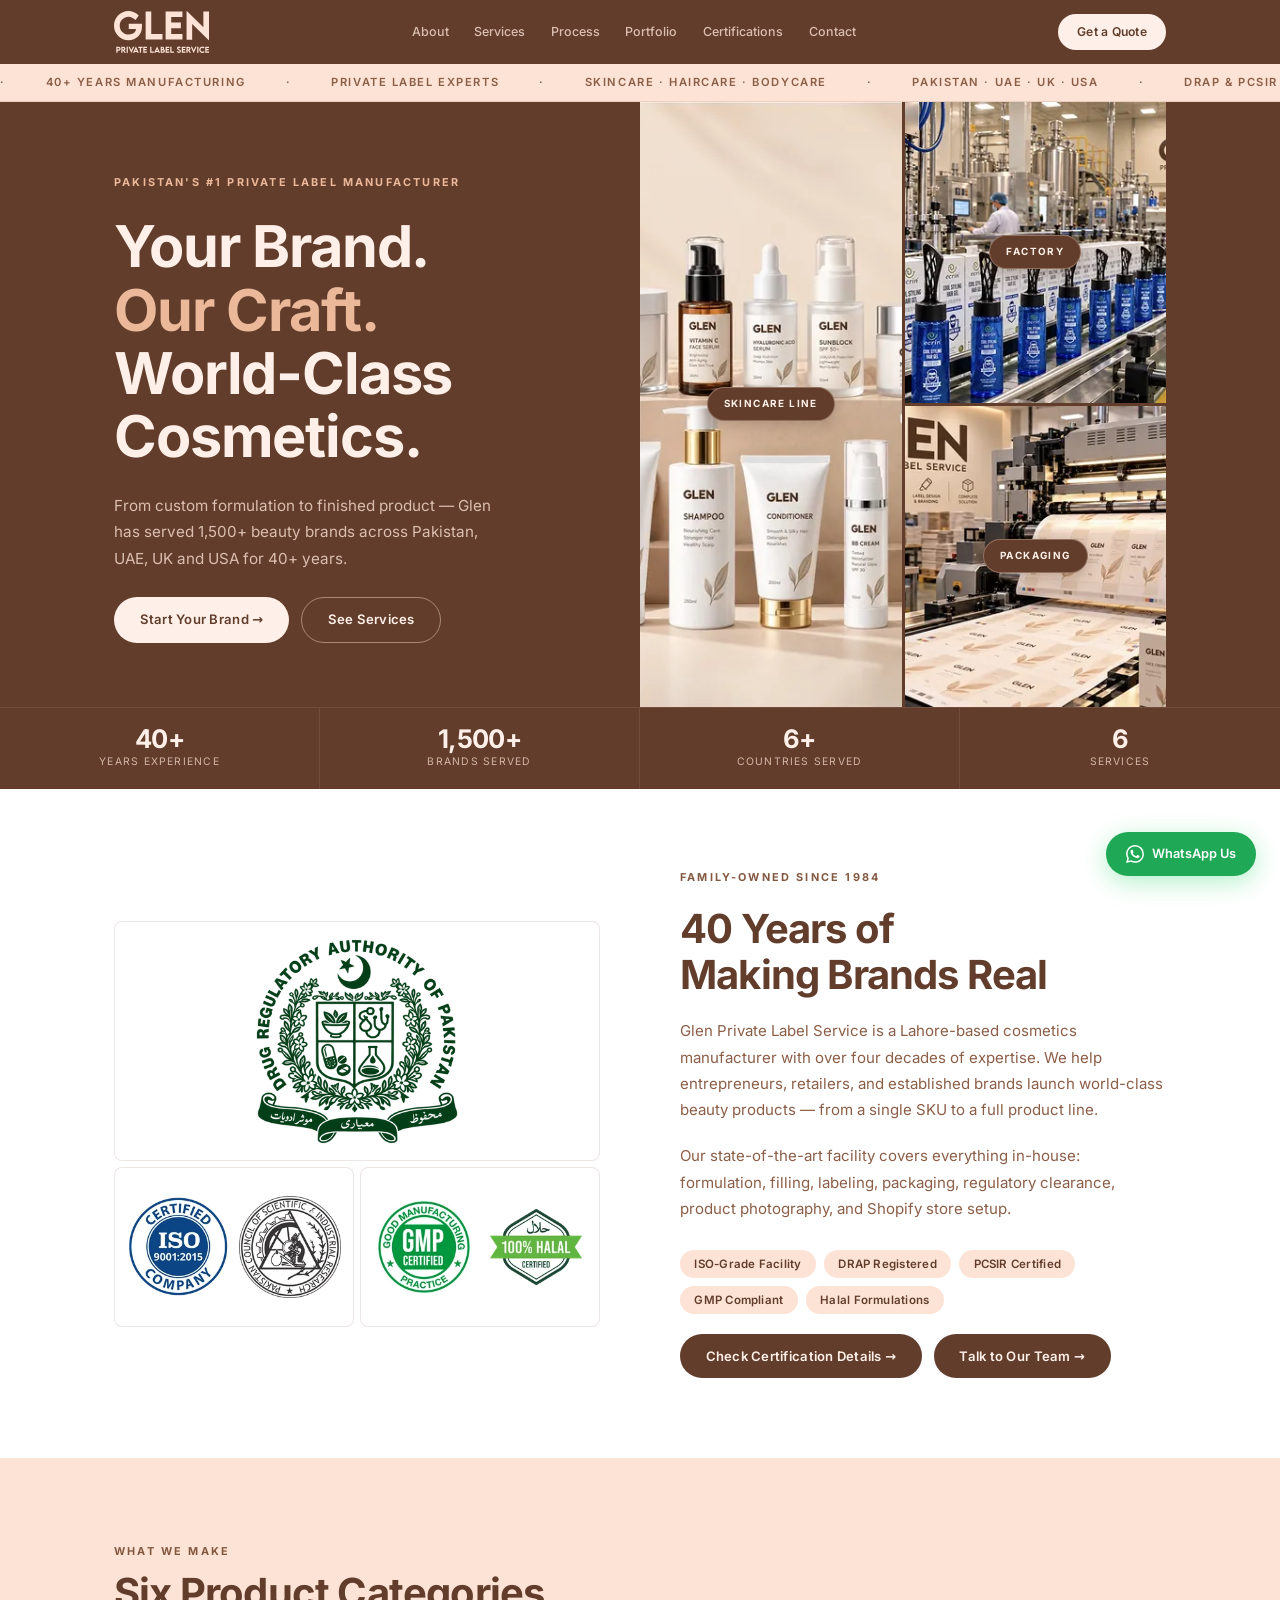
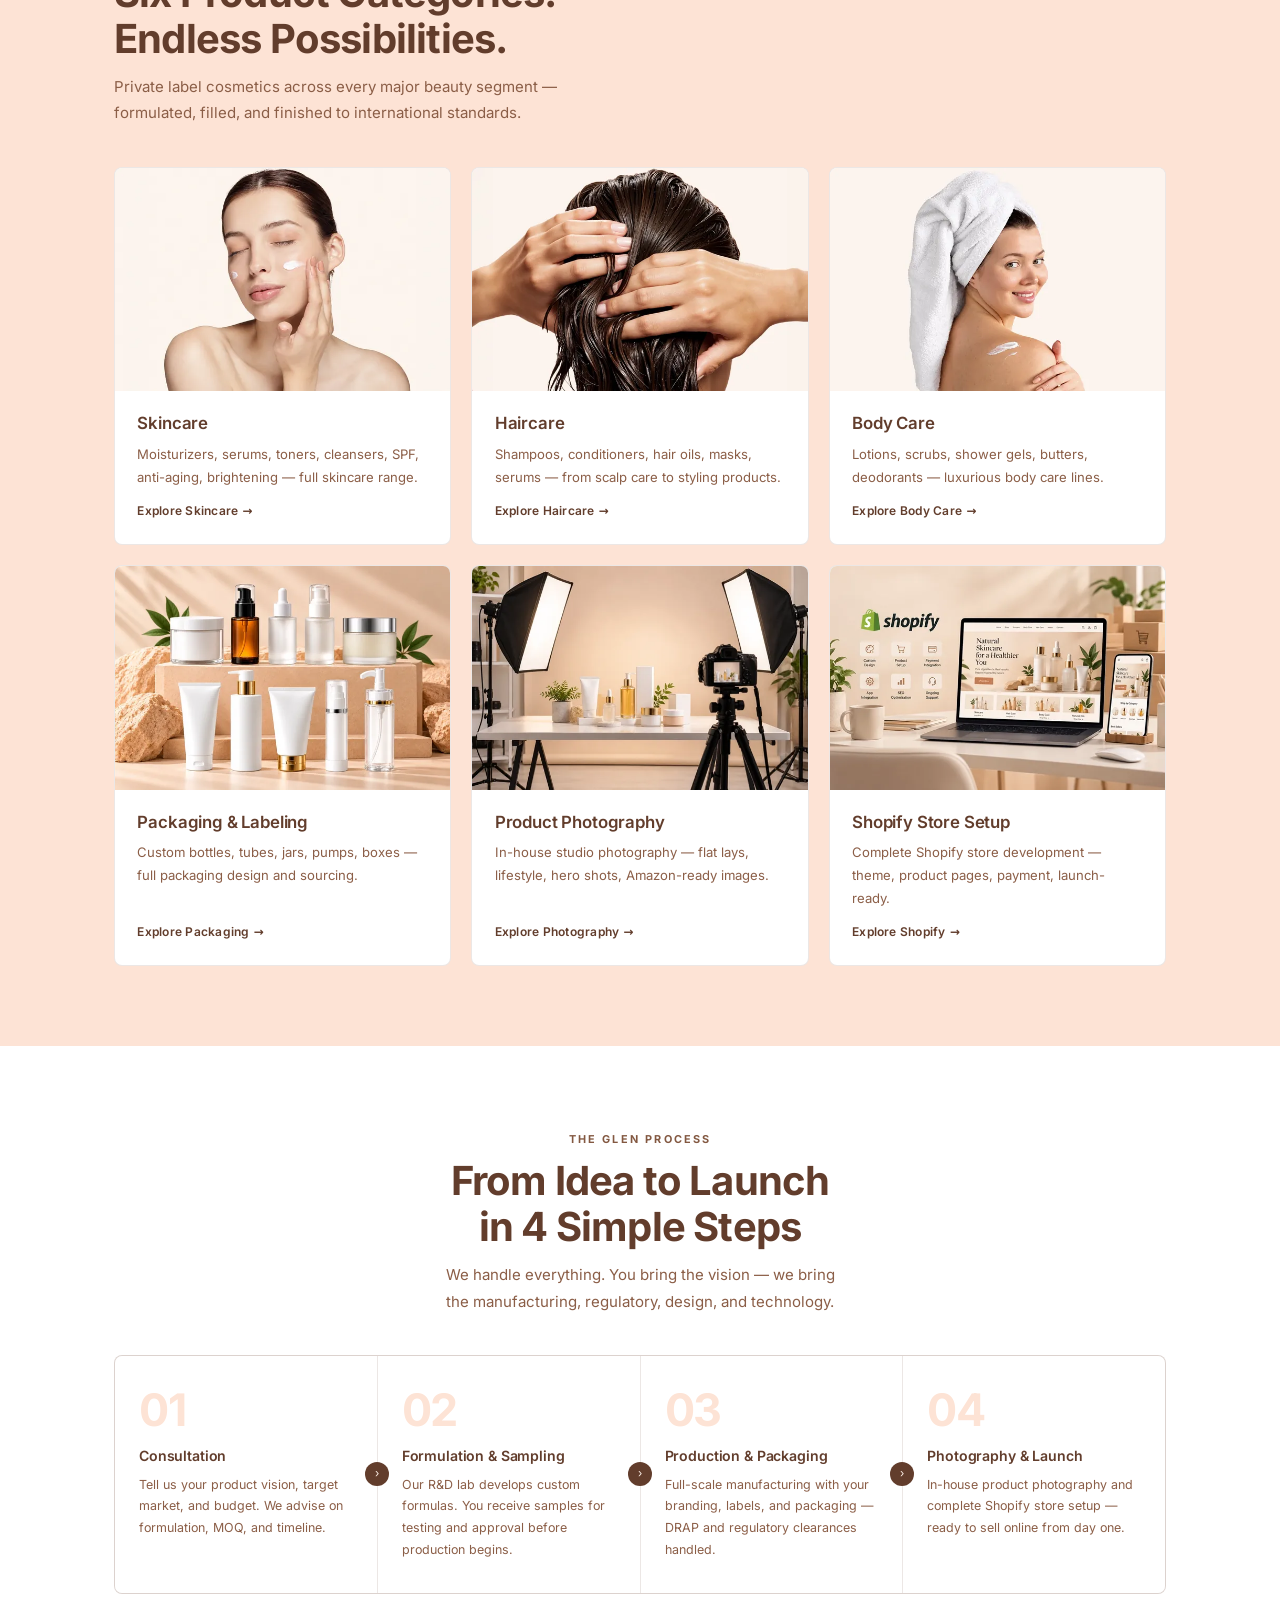
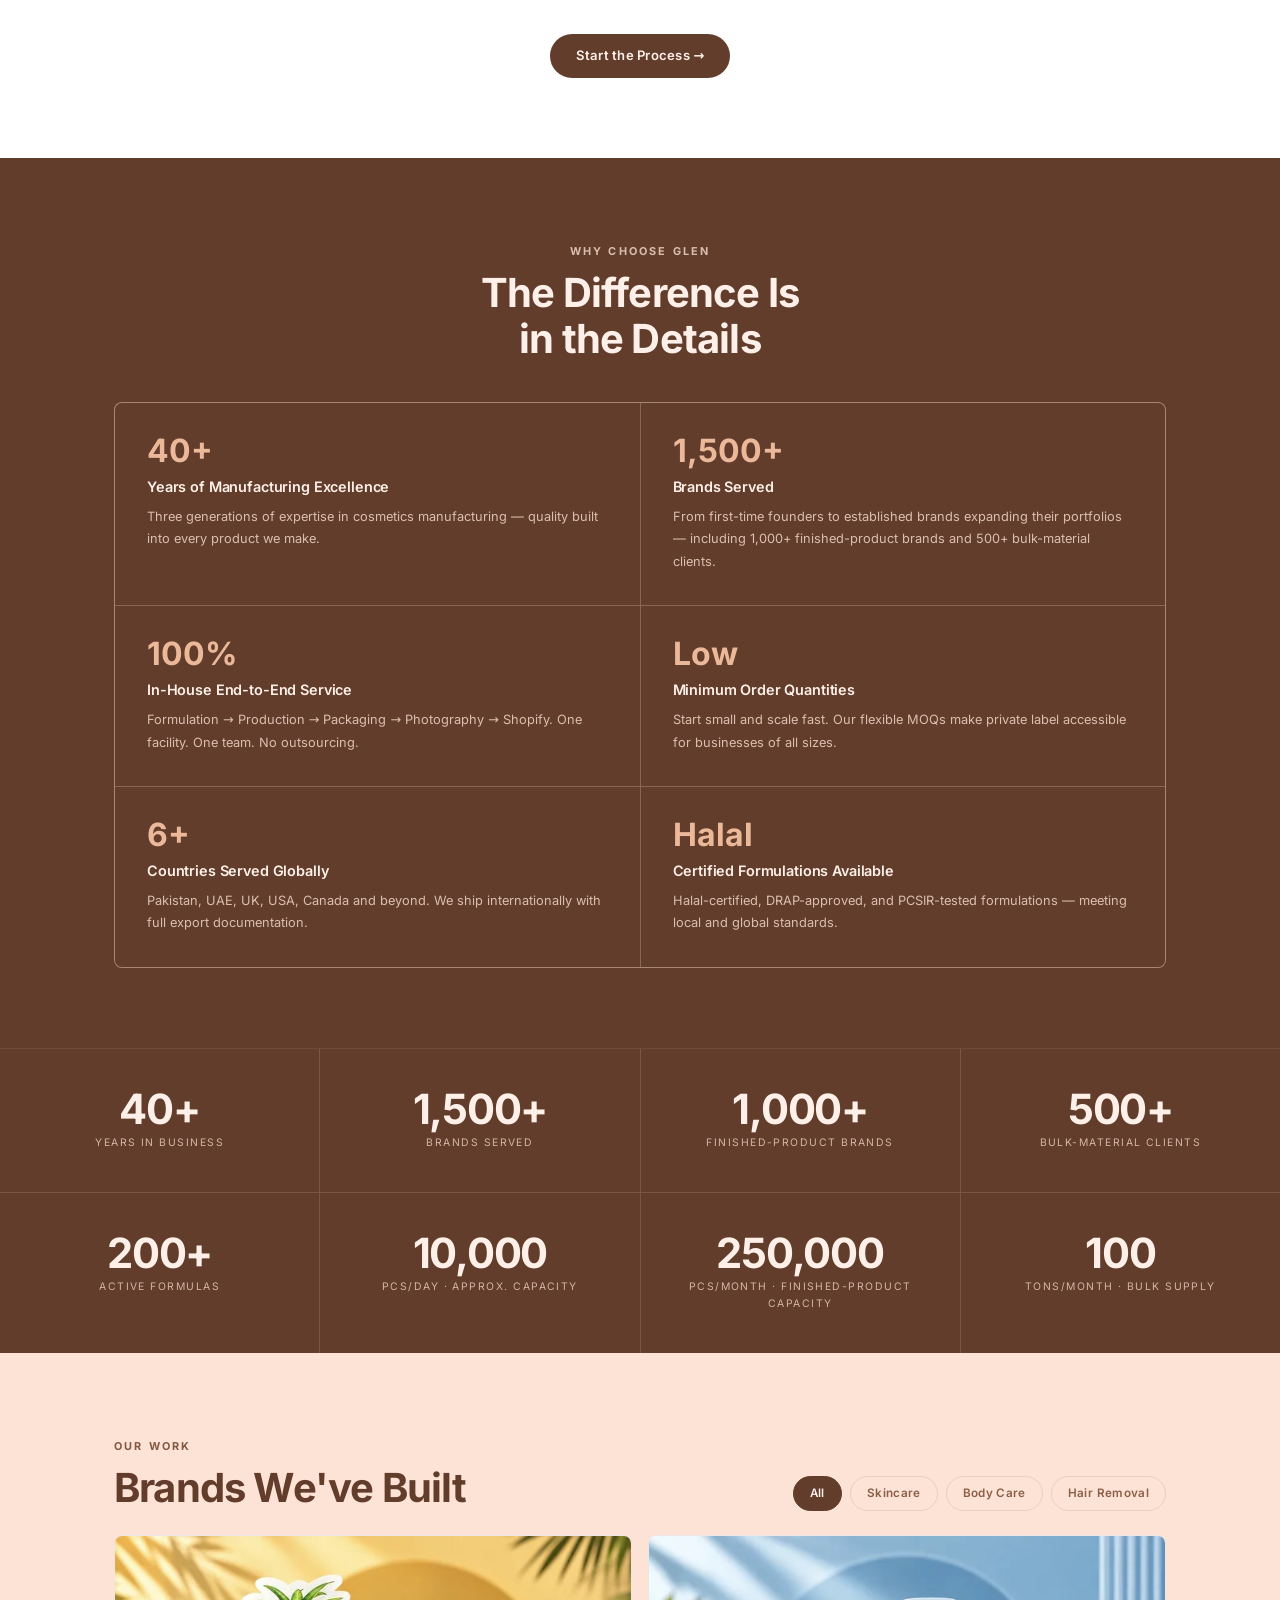
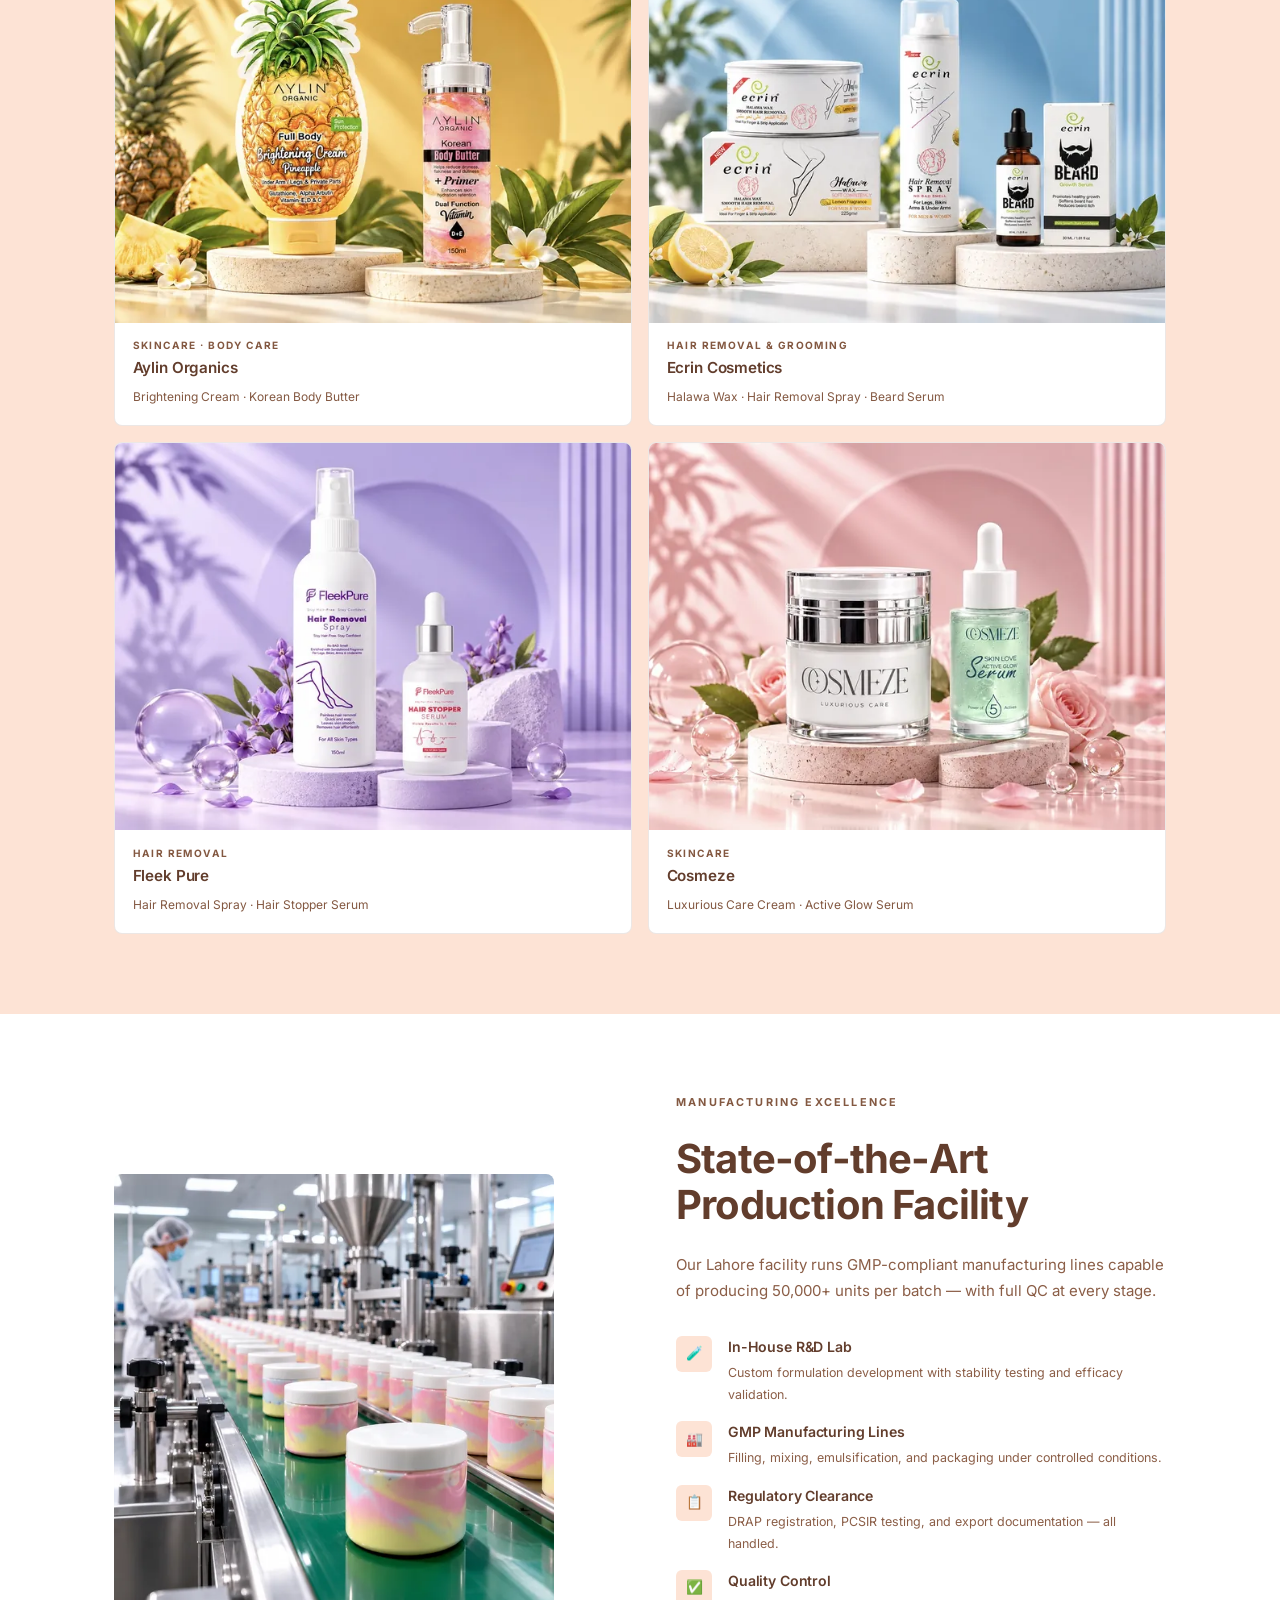
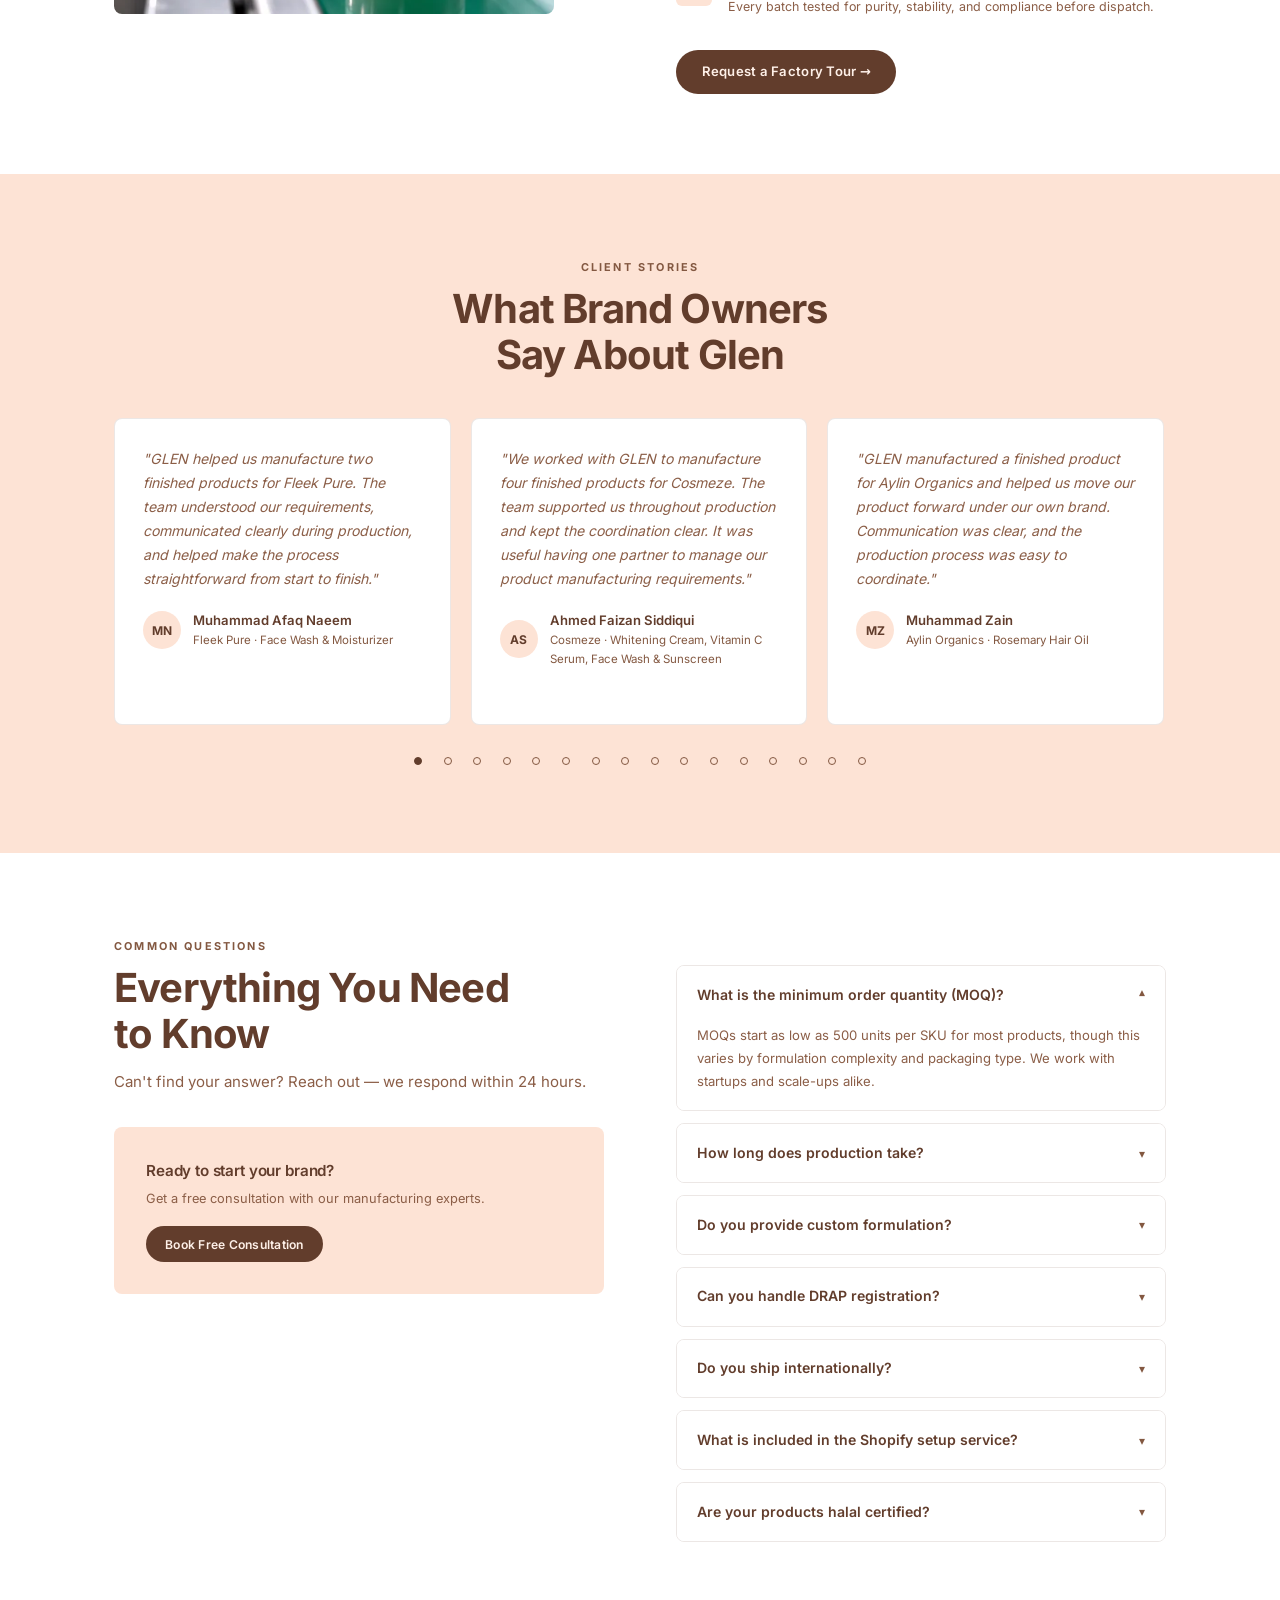
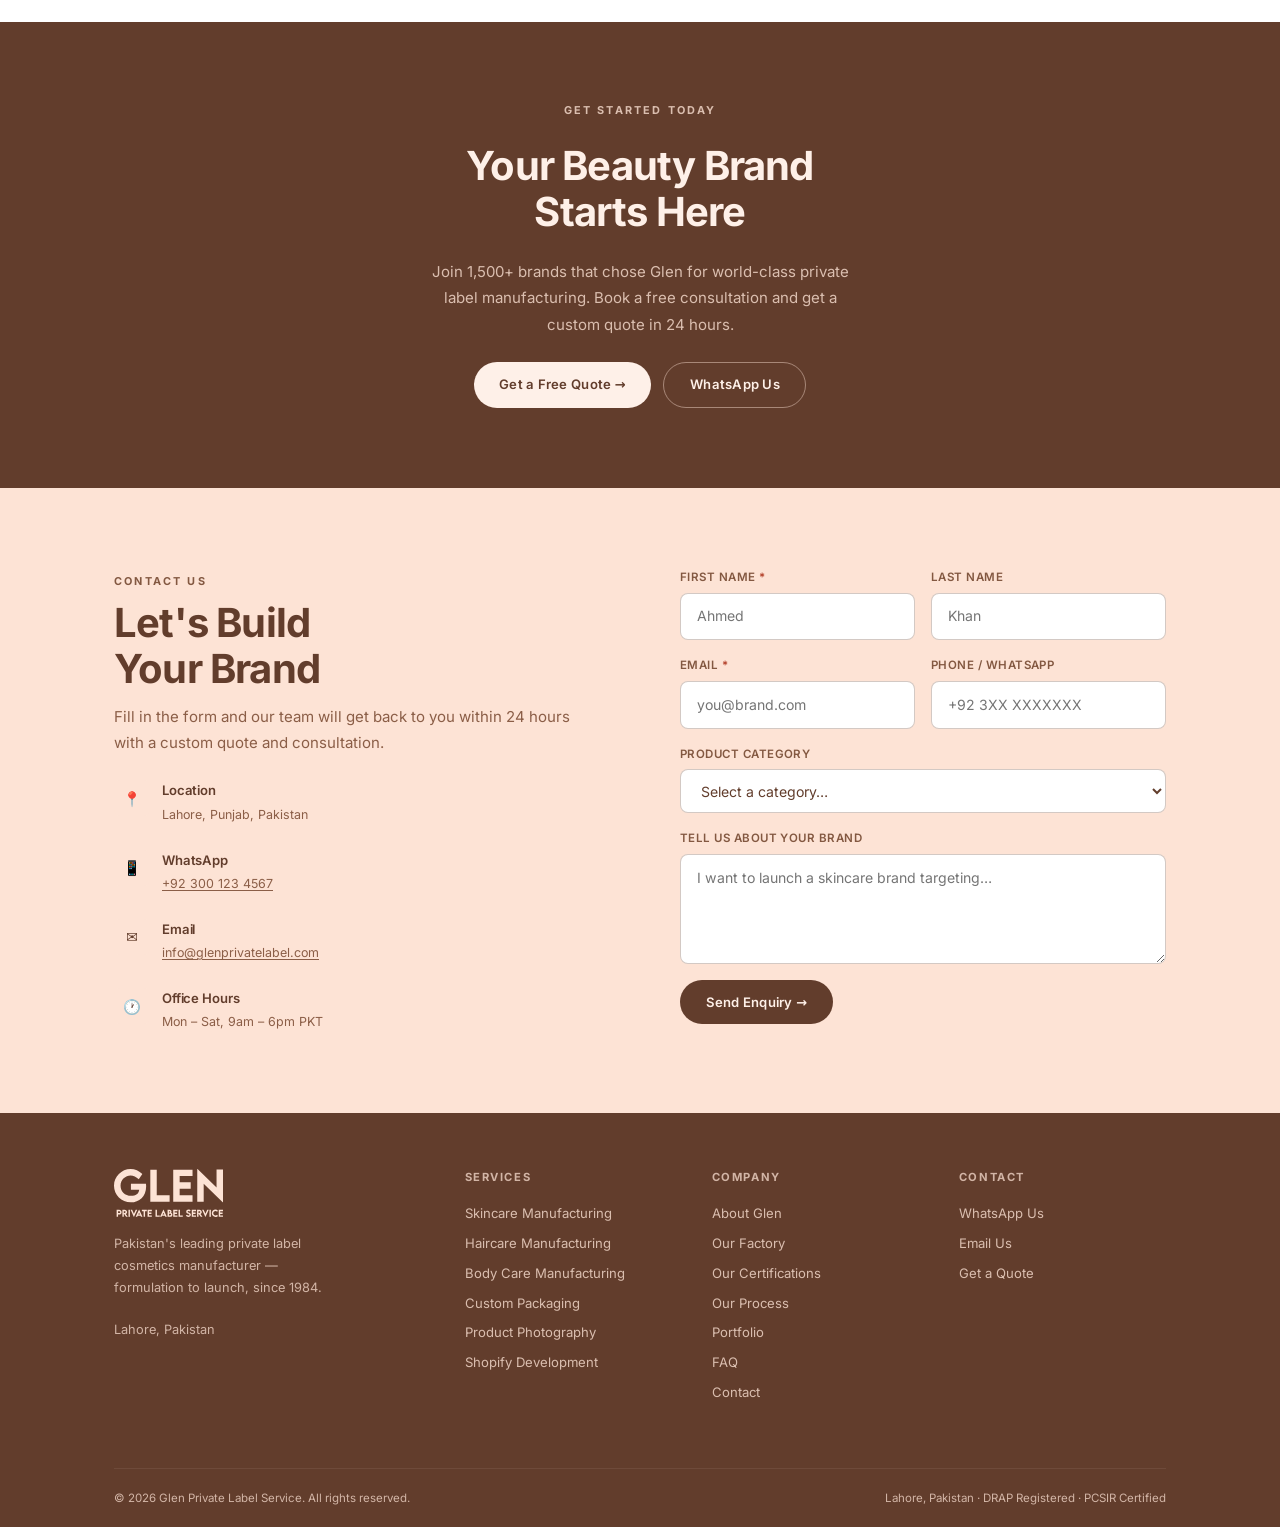
==== index.html @ 05b9086d "first commit" ====
<!DOCTYPE html>
<html lang="en">
<head>
<meta charset="UTF-8">
<meta name="viewport" content="width=device-width, initial-scale=1.0, viewport-fit=cover">
<title>Glen Private Label Service | Cosmetics Manufacturer in Lahore, Pakistan</title>
<meta name="description" content="Lahore-based private label cosmetics manufacturer. Custom formulation, skincare, haircare, body care, packaging, photography and Shopify store setup.">
<meta name="theme-color" content="#623D2C">

<!-- TODO before launch: confirm this is the live domain (assumed from the email address). It appears here, in the JSON-LD below, and in robots.txt / sitemap.xml. -->
<link rel="canonical" href="https://glenprivatelabel.com/">

<!-- Social previews -->
<meta property="og:type" content="website">
<meta property="og:site_name" content="Glen Private Label Service">
<meta property="og:title" content="Glen Private Label Service | Cosmetics Manufacturer in Lahore">
<meta property="og:description" content="From custom formulation to finished product. Private label skincare, haircare and body care, with packaging, photography and Shopify setup.">
<meta property="og:url" content="https://glenprivatelabel.com/">
<meta property="og:image" content="https://glenprivatelabel.com/assets/img/og-image.jpg">
<meta property="og:image:width" content="1200">
<meta property="og:image:height" content="630">
<meta name="twitter:card" content="summary_large_image">

<!-- Icons -->
<link rel="icon" href="favicon.ico" sizes="48x48">
<link rel="icon" type="image/png" sizes="32x32" href="assets/img/favicon-32.png">
<link rel="apple-touch-icon" href="assets/img/apple-touch-icon.png">

<link rel="preload" href="assets/fonts/inter-latin-var.woff2" as="font" type="font/woff2" crossorigin>
<link rel="stylesheet" href="assets/css/style.css">
<script>document.documentElement.classList.add('js')</script>

<script type="application/ld+json">
{
  "@context": "https://schema.org",
  "@type": "Organization",
  "name": "Glen Private Label Service",
  "url": "https://glenprivatelabel.com/",
  "logo": "https://glenprivatelabel.com/assets/img/icon-512.png",
  "image": "https://glenprivatelabel.com/assets/img/og-image.jpg",
  "description": "Private label cosmetics manufacturer in Lahore, Pakistan: custom formulation, skincare, haircare, body care, packaging, product photography and Shopify store setup.",
  "email": "info@glenprivatelabel.com",
  "telephone": "+923001234567",
  "address": {
    "@type": "PostalAddress",
    "addressLocality": "Lahore",
    "addressRegion": "Punjab",
    "addressCountry": "PK"
  }
}
</script>
</head>
<body id="top">
<a class="skip" href="#main">Skip to content</a>

<!-- ═══════ 01  NAV ═══════ -->
<header>
<nav id="nav" aria-label="Main">
  <div class="nav-in">
    <a href="#top" class="logo" aria-label="Glen Private Label Service, back to top">
      <img src="assets/img/logo-light.svg" alt="Glen Private Label Service" width="95" height="42">
    </a>
    <div class="nav-links">
      <a href="#about">About</a>
      <a href="#services">Services</a>
      <a href="#process">Process</a>
      <a href="#portfolio">Portfolio</a>
      <a href="certifications/">Certifications</a>
      <a href="#contact">Contact</a>
    </div>
    <a href="#contact" class="btn btn-light btn-sm nav-cta">Get a Quote</a>
    <button class="ham" id="ham" type="button" aria-label="Open menu" aria-expanded="false" aria-controls="mmenu">
      <span></span><span></span><span></span>
    </button>
  </div>
</nav>
<div id="mmenu">
  <a href="#about">About</a>
  <a href="#services">Services</a>
  <a href="#process">Process</a>
  <a href="#portfolio">Portfolio</a>
  <a href="certifications/">Certifications</a>
  <a href="#faq">FAQ</a>
  <a href="#contact">Contact</a>
  <a href="#contact" class="btn btn-light">Get a Quote</a>
</div>
</header>

<main id="main">

<!-- ═══════ 02  TICKER / TRUST BAR ═══════ -->
<div class="ticker" aria-label="Highlights">
  <div class="tick-wrap">
    <div class="tick-track">
      <span class="tick-item">40+ Years Manufacturing</span>
      <span class="tick-item">Private Label Experts</span>
      <span class="tick-item">Skincare · Haircare · Bodycare</span>
      <span class="tick-item">Pakistan · UAE · UK · USA</span>
      <span class="tick-item">DRAP &amp; PCSIR Support</span>
      <span class="tick-item">Custom Formulation</span>
      <span class="tick-item">In-House Photography</span>
      <span class="tick-item">Shopify Development</span>
      <span class="tick-item">End-to-End Brand Building</span>
      <span class="tick-item">Lahore, Pakistan</span>
    </div>
    <div class="tick-track" aria-hidden="true">
      <span class="tick-item">40+ Years Manufacturing</span>
      <span class="tick-item">Private Label Experts</span>
      <span class="tick-item">Skincare · Haircare · Bodycare</span>
      <span class="tick-item">Pakistan · UAE · UK · USA</span>
      <span class="tick-item">DRAP &amp; PCSIR Support</span>
      <span class="tick-item">Custom Formulation</span>
      <span class="tick-item">In-House Photography</span>
      <span class="tick-item">Shopify Development</span>
      <span class="tick-item">End-to-End Brand Building</span>
      <span class="tick-item">Lahore, Pakistan</span>
    </div>
  </div>
</div>

<!-- ═══════ 03  HERO ═══════ -->
<section id="hero" aria-labelledby="hero-h">
  <div class="wrap">
    <div class="hero-in">
      <div class="hero-copy rev">
        <span class="label">Pakistan's #1 Private Label Manufacturer</span>
        <h1 id="hero-h">Your Brand.<br><em>Our Craft.</em><br>World-Class Cosmetics.</h1>
        <p>From custom formulation to finished product — Glen has served 1,500+ beauty brands across Pakistan, UAE, UK and USA for 40+ years.</p>
        <div class="hero-btns">
          <a href="#contact" class="btn btn-light">Start Your Brand →</a>
          <a href="#services" class="btn btn-light-ghost">See Services</a>
        </div>
      </div>
      <!-- Hero photos (6 Nov): the client's supplied hero-* images; client chose to embrace AI-generated imagery.
           Each tile opens its own page. The chip stays visible at rest so labels are readable on photos (per the brief's note). -->
      <div class="hero-vis">
        <a class="hv hv-main" href="skincare-line/"><img src="assets/img/hero-skincare-480.webp" srcset="assets/img/hero-skincare-480.webp 480w, assets/img/hero-skincare.webp 900w" sizes="(max-width:800px) 50vw, 260px" width="900" height="1200" alt="Glen-branded skincare range" decoding="async" fetchpriority="high"><span class="hv-fill"><span class="hv-chip">Skincare Line <span aria-hidden="true">→</span></span></span></a>
        <a class="hv hv-a" href="factory/"><img src="assets/img/hero-factory-480.webp" srcset="assets/img/hero-factory-480.webp 480w, assets/img/hero-factory.webp 900w" sizes="(max-width:800px) 50vw, 260px" width="900" height="600" alt="Technicians supervising a bottle-filling line in the Glen production hall" decoding="async"><span class="hv-fill"><span class="hv-chip">Factory <span aria-hidden="true">→</span></span></span></a>
        <a class="hv hv-b" href="packaging/"><img src="assets/img/hero-packaging-480.webp" srcset="assets/img/hero-packaging-480.webp 480w, assets/img/hero-packaging.webp 900w" sizes="(max-width:800px) 50vw, 260px" width="900" height="600" alt="Label printing press producing Glen-branded packaging" decoding="async"><span class="hv-fill"><span class="hv-chip">Packaging <span aria-hidden="true">→</span></span></span></a>
      </div>
    </div>
  </div>
  <div class="hero-bar">
    <div class="hbar-cell"><div class="hbar-n" data-count="40">40+</div><div class="hbar-l">Years Experience</div></div>
    <div class="hbar-cell"><div class="hbar-n" data-count="1500">1,500+</div><div class="hbar-l">Brands Served</div></div>
    <div class="hbar-cell"><div class="hbar-n">6+</div><div class="hbar-l">Countries Served</div></div>
    <div class="hbar-cell"><div class="hbar-n">6</div><div class="hbar-l">Services</div></div>
  </div>
</section>

<!-- ═══════ 04  ABOUT ═══════ -->
<section id="about" class="section s-white" aria-labelledby="about-h">
  <div class="wrap">
    <div class="about-in">
      <!-- Certification collage (client request, 31 Oct): the mockup's placeholder boxes now display the supplied certification badges. DRAP in the wide box, two badges in each lower box. The matching scans/numbers are still to be collected (client-data-requests.md §C.2) before launch. -->
      <div class="about-vis rev">
        <div class="av av-wide"><img src="assets/img/cert-drap.webp" alt="Drug Regulatory Authority of Pakistan emblem" width="480" height="320" loading="lazy" decoding="async"></div>
        <div class="av av-pair"><img src="assets/img/cert-iso-9001.webp" alt="ISO 9001:2015 certified company badge" width="164" height="160" loading="lazy" decoding="async"><img src="assets/img/cert-pcsir.webp" alt="Pakistan Council of Scientific and Industrial Research seal" width="160" height="160" loading="lazy" decoding="async"></div>
        <div class="av av-pair"><img src="assets/img/cert-gmp.webp" alt="Good Manufacturing Practice certified badge" width="160" height="160" loading="lazy" decoding="async"><img src="assets/img/cert-halal.webp" alt="100% Halal certified badge" width="160" height="160" loading="lazy" decoding="async"></div>
      </div>
      <div class="about-copy rev">
        <span class="label">Family-Owned Since 1984</span>
        <h2 id="about-h">40 Years of<br>Making Brands Real</h2>
        <p>Glen Private Label Service is a Lahore-based cosmetics manufacturer with over four decades of expertise. We help entrepreneurs, retailers, and established brands launch world-class beauty products — from a single SKU to a full product line.</p>
        <p>Our state-of-the-art facility covers everything in-house: formulation, filling, labeling, packaging, regulatory clearance, product photography, and Shopify store setup.</p>
        <div class="tag-row">
          <span class="tag">ISO-Grade Facility</span>
          <span class="tag">DRAP Registered</span>
          <span class="tag">PCSIR Certified</span>
          <span class="tag">GMP Compliant</span>
          <span class="tag">Halal Formulations</span>
        </div>
        <div class="hero-btns">
          <a href="certifications/" class="btn btn-dark">Check Certification Details →</a>
          <a href="#contact" class="btn btn-dark">Talk to Our Team →</a>
        </div>
      </div>
    </div>
  </div>
</section>

<!-- ═══════ 05  SERVICES ═══════ -->
<section id="services" class="section s-peach" aria-labelledby="services-h">
  <div class="wrap">
    <div class="sec-head rev">
      <span class="label">What We Make</span>
      <h2 id="services-h" class="mt-s">Six Product Categories.<br>Endless Possibilities.</h2>
      <p class="mt-m">Private label cosmetics across every major beauty segment — formulated, filled, and finished to international standards.</p>
    </div>
    <div class="grid-3">
      <article class="card rev" id="svc-skincare">
        <div class="card-img"><img src="assets/img/svc-skincare-640.webp" srcset="assets/img/svc-skincare-640.webp 640w, assets/img/svc-skincare.webp 1200w" sizes="(max-width:560px) 100vw, (max-width:800px) 50vw, 340px" width="1200" height="800" alt="Woman applying moisturiser to her cheek" loading="lazy" decoding="async"></div>
        <div class="card-body">
          <h3>Skincare</h3>
          <p>Moisturizers, serums, toners, cleansers, SPF, anti-aging, brightening — full skincare range.</p>
          <a class="card-link" href="skincare/">Explore Skincare</a>
        </div>
      </article>
      <article class="card rev" id="svc-haircare">
        <div class="card-img"><img src="assets/img/svc-haircare-640.webp" srcset="assets/img/svc-haircare-640.webp 640w, assets/img/svc-haircare.webp 1200w" sizes="(max-width:560px) 100vw, (max-width:800px) 50vw, 340px" width="1200" height="800" alt="Hands working shampoo through wet hair" loading="lazy" decoding="async"></div>
        <div class="card-body">
          <h3>Haircare</h3>
          <p>Shampoos, conditioners, hair oils, masks, serums — from scalp care to styling products.</p>
          <a class="card-link" href="haircare/">Explore Haircare</a>
        </div>
      </article>
      <article class="card rev" id="svc-bodycare">
        <div class="card-img"><img src="assets/img/svc-bodycare-640.webp" srcset="assets/img/svc-bodycare-640.webp 640w, assets/img/svc-bodycare.webp 1200w" sizes="(max-width:560px) 100vw, (max-width:800px) 50vw, 340px" width="1200" height="800" alt="Smiling woman in a head towel with body lotion on her shoulder" loading="lazy" decoding="async"></div>
        <div class="card-body">
          <h3>Body Care</h3>
          <p>Lotions, scrubs, shower gels, butters, deodorants — luxurious body care lines.</p>
          <a class="card-link" href="body-care/">Explore Body Care</a>
        </div>
      </article>
      <article class="card rev" id="svc-packaging">
        <div class="card-img"><img src="assets/img/svc-packaging-640.webp" srcset="assets/img/svc-packaging-640.webp 640w, assets/img/svc-packaging.webp 1200w" sizes="(max-width:560px) 100vw, (max-width:800px) 50vw, 340px" width="1200" height="800" alt="Jars, bottles, pumps and tubes arranged on stone display blocks" loading="lazy" decoding="async"></div>
        <div class="card-body">
          <h3>Packaging &amp; Labeling</h3>
          <p>Custom bottles, tubes, jars, pumps, boxes — full packaging design and sourcing.</p>
          <a class="card-link" href="#contact" data-category="Packaging &amp; Labeling">Explore Packaging</a>
        </div>
      </article>
      <article class="card rev" id="svc-photography">
        <div class="card-img"><img src="assets/img/svc-photography-640.webp" srcset="assets/img/svc-photography-640.webp 640w, assets/img/svc-photography.webp 1200w" sizes="(max-width:560px) 100vw, (max-width:800px) 50vw, 340px" width="1200" height="800" alt="Product photography studio with softbox lights and a camera on a tripod" loading="lazy" decoding="async"></div>
        <div class="card-body">
          <h3>Product Photography</h3>
          <p>In-house studio photography — flat lays, lifestyle, hero shots, Amazon-ready images.</p>
          <a class="card-link" href="photography/">Explore Photography</a>
        </div>
      </article>
      <article class="card rev" id="svc-shopify">
        <div class="card-img"><img src="assets/img/svc-shopify-640.webp" srcset="assets/img/svc-shopify-640.webp 640w, assets/img/svc-shopify.webp 1200w" sizes="(max-width:560px) 100vw, (max-width:800px) 50vw, 340px" width="1200" height="800" alt="Skincare online store shown on a laptop and phone" loading="lazy" decoding="async"></div>
        <div class="card-body">
          <h3>Shopify Store Setup</h3>
          <p>Complete Shopify store development — theme, product pages, payment, launch-ready.</p>
          <a class="card-link" href="shopify/">Explore Shopify</a>
        </div>
      </article>
    </div>
  </div>
</section>

<!-- ═══════ 06  HOW IT WORKS ═══════ -->
<section id="process" class="section s-white" aria-labelledby="process-h">
  <div class="wrap">
    <div class="sec-head center rev">
      <span class="label">The Glen Process</span>
      <h2 id="process-h" class="mt-s">From Idea to Launch<br>in 4 Simple Steps</h2>
      <p class="mt-m" style="max-width:46ch;margin-inline:auto">We handle everything. You bring the vision — we bring the manufacturing, regulatory, design, and technology.</p>
    </div>
    <ol class="steps rev">
      <li class="step">
        <div class="step-n" aria-hidden="true">01</div>
        <div class="step-arrow" aria-hidden="true">›</div>
        <h3>Consultation</h3>
        <p>Tell us your product vision, target market, and budget. We advise on formulation, MOQ, and timeline.</p>
      </li>
      <li class="step">
        <div class="step-n" aria-hidden="true">02</div>
        <div class="step-arrow" aria-hidden="true">›</div>
        <h3>Formulation &amp; Sampling</h3>
        <p>Our R&amp;D lab develops custom formulas. You receive samples for testing and approval before production begins.</p>
      </li>
      <li class="step">
        <div class="step-n" aria-hidden="true">03</div>
        <div class="step-arrow" aria-hidden="true">›</div>
        <h3>Production &amp; Packaging</h3>
        <p>Full-scale manufacturing with your branding, labels, and packaging — DRAP and regulatory clearances handled.</p>
      </li>
      <li class="step">
        <div class="step-n" aria-hidden="true">04</div>
        <h3>Photography &amp; Launch</h3>
        <p>In-house product photography and complete Shopify store setup — ready to sell online from day one.</p>
      </li>
    </ol>
    <div style="text-align:center;margin-top:2.5rem" class="rev">
      <a href="#contact" class="btn btn-dark">Start the Process →</a>
    </div>
  </div>
</section>

<!-- ═══════ 07  WHY GLEN ═══════ -->
<section class="section s-brown" aria-labelledby="why-h">
  <div class="wrap">
    <div class="sec-head center rev" style="max-width:50ch">
      <span class="label">Why Choose Glen</span>
      <h2 id="why-h" class="mt-s">The Difference Is<br>in the Details</h2>
    </div>
    <div class="why-grid rev">
      <div class="why-item">
        <div class="why-num">40+</div>
        <h3>Years of Manufacturing Excellence</h3>
        <p>Three generations of expertise in cosmetics manufacturing — quality built into every product we make.</p>
      </div>
      <div class="why-item">
        <div class="why-num">1,500+</div>
        <h3>Brands Served</h3>
        <p>From first-time founders to established brands expanding their portfolios — including 1,000+ finished-product brands and 500+ bulk-material clients.</p>
      </div>
      <div class="why-item">
        <div class="why-num">100%</div>
        <h3>In-House End-to-End Service</h3>
        <p>Formulation → Production → Packaging → Photography → Shopify. One facility. One team. No outsourcing.</p>
      </div>
      <div class="why-item">
        <div class="why-num">Low</div>
        <h3>Minimum Order Quantities</h3>
        <p>Start small and scale fast. Our flexible MOQs make private label accessible for businesses of all sizes.</p>
      </div>
      <div class="why-item">
        <div class="why-num">6+</div>
        <h3>Countries Served Globally</h3>
        <p>Pakistan, UAE, UK, USA, Canada and beyond. We ship internationally with full export documentation.</p>
      </div>
      <div class="why-item">
        <div class="why-num">Halal</div>
        <h3>Certified Formulations Available</h3>
        <p>Halal-certified, DRAP-approved, and PCSIR-tested formulations — meeting local and global standards.</p>
      </div>
    </div>
  </div>
</section>

<!-- ═══════ 08  STATS STRIP ═══════ -->
<div class="s-brown stats-strip" role="group" aria-label="Glen in numbers">
  <div class="stats-row">
    <div class="stat-cell rev"><div class="stat-n" data-count="40">40+</div><div class="stat-l">Years in Business</div></div>
    <div class="stat-cell rev"><div class="stat-n" data-count="1500">1,500+</div><div class="stat-l">Brands Served</div></div>
    <div class="stat-cell rev"><div class="stat-n" data-count="1000">1,000+</div><div class="stat-l">Finished-Product Brands</div></div>
    <div class="stat-cell rev"><div class="stat-n" data-count="500">500+</div><div class="stat-l">Bulk-Material Clients</div></div>
    <div class="stat-cell rev"><div class="stat-n" data-count="200">200+</div><div class="stat-l">Active Formulas</div></div>
    <div class="stat-cell rev"><div class="stat-n">10,000</div><div class="stat-l">pcs/day · approx. capacity</div></div>
    <div class="stat-cell rev"><div class="stat-n">250,000</div><div class="stat-l">pcs/month · finished-product capacity</div></div>
    <div class="stat-cell rev"><div class="stat-n">100</div><div class="stat-l">tons/month · bulk supply</div></div>
  </div>
</div>

<!-- ═══════ 09  PORTFOLIO ═══════ -->
<!-- The mockup listed six invented projects. These are the four real brand cards the client supplied. -->
<section id="portfolio" class="section s-peach" aria-labelledby="portfolio-h">
  <div class="wrap">
    <div class="port-head rev">
      <div>
        <span class="label">Our Work</span>
        <h2 id="portfolio-h" class="mt-s">Brands We've Built</h2>
      </div>
      <div class="filter-row" role="group" aria-label="Filter brands by category">
        <button type="button" class="filt on" data-f="all" aria-pressed="true">All</button>
        <button type="button" class="filt" data-f="skincare" aria-pressed="false">Skincare</button>
        <button type="button" class="filt" data-f="bodycare" aria-pressed="false">Body Care</button>
        <button type="button" class="filt" data-f="hairremoval" aria-pressed="false">Hair Removal</button>
      </div>
    </div>
    <div class="port-grid">
      <article class="port-item rev" data-cat="skincare bodycare">
        <div class="port-img"><img src="assets/img/brand-aylin-640.webp" srcset="assets/img/brand-aylin-640.webp 640w, assets/img/brand-aylin.webp 1200w" sizes="(max-width:560px) 100vw, 540px" width="1200" height="900" alt="Aylin Organics pineapple brightening cream and Korean body butter" loading="lazy" decoding="async"></div>
        <div class="port-meta"><div class="port-cat">Skincare · Body Care</div><h3>Aylin Organics</h3><span>Brightening Cream · Korean Body Butter</span></div>
      </article>
      <article class="port-item rev" data-cat="hairremoval">
        <div class="port-img"><img src="assets/img/brand-ecrin-640.webp" srcset="assets/img/brand-ecrin-640.webp 640w, assets/img/brand-ecrin.webp 1200w" sizes="(max-width:560px) 100vw, 540px" width="1200" height="900" alt="Ecrin Cosmetics halawa wax, hair removal spray and beard growth serum" loading="lazy" decoding="async"></div>
        <div class="port-meta"><div class="port-cat">Hair Removal &amp; Grooming</div><h3>Ecrin Cosmetics</h3><span>Halawa Wax · Hair Removal Spray · Beard Serum</span></div>
      </article>
      <article class="port-item rev" data-cat="hairremoval">
        <div class="port-img"><img src="assets/img/brand-fleekpure-640.webp" srcset="assets/img/brand-fleekpure-640.webp 640w, assets/img/brand-fleekpure.webp 1200w" sizes="(max-width:560px) 100vw, 540px" width="1200" height="900" alt="Fleek Pure hair removal spray and hair stopper serum" loading="lazy" decoding="async"></div>
        <div class="port-meta"><div class="port-cat">Hair Removal</div><h3>Fleek Pure</h3><span>Hair Removal Spray · Hair Stopper Serum</span></div>
      </article>
      <article class="port-item rev" data-cat="skincare">
        <div class="port-img"><img src="assets/img/brand-cosmeze-640.webp" srcset="assets/img/brand-cosmeze-640.webp 640w, assets/img/brand-cosmeze.webp 1200w" sizes="(max-width:560px) 100vw, 540px" width="1200" height="900" alt="Cosmeze luxurious care cream and active glow serum" loading="lazy" decoding="async"></div>
        <div class="port-meta"><div class="port-cat">Skincare</div><h3>Cosmeze</h3><span>Luxurious Care Cream · Active Glow Serum</span></div>
      </article>
    </div>
  </div>
</section>

<!-- ═══════ 10  FACILITY ═══════ -->
<section class="section s-white" aria-labelledby="facility-h">
  <div class="wrap">
    <div class="exp-in">
      <div class="exp-vis rev">
        <img src="assets/img/factory-line-640.webp" srcset="assets/img/factory-line-640.webp 640w, assets/img/factory-line.webp 1200w" sizes="(max-width:800px) 100vw, 440px" width="1200" height="1200" alt="Cream jars moving along an automated filling line" loading="lazy" decoding="async">
      </div>
      <div class="exp-copy rev">
        <span class="label">Manufacturing Excellence</span>
        <h2 id="facility-h">State-of-the-Art<br>Production Facility</h2>
        <p>Our Lahore facility runs GMP-compliant manufacturing lines capable of producing 50,000+ units per batch — with full QC at every stage.</p>
        <div class="exp-list">
          <div class="exp-row">
            <div class="exp-icon" aria-hidden="true">🧪</div>
            <div class="exp-text"><h3>In-House R&amp;D Lab</h3><p>Custom formulation development with stability testing and efficacy validation.</p></div>
          </div>
          <div class="exp-row">
            <div class="exp-icon" aria-hidden="true">🏭</div>
            <div class="exp-text"><h3>GMP Manufacturing Lines</h3><p>Filling, mixing, emulsification, and packaging under controlled conditions.</p></div>
          </div>
          <div class="exp-row">
            <div class="exp-icon" aria-hidden="true">📋</div>
            <div class="exp-text"><h3>Regulatory Clearance</h3><p>DRAP registration, PCSIR testing, and export documentation — all handled.</p></div>
          </div>
          <div class="exp-row">
            <div class="exp-icon" aria-hidden="true">✅</div>
            <div class="exp-text"><h3>Quality Control</h3><p>Every batch tested for purity, stability, and compliance before dispatch.</p></div>
          </div>
        </div>
        <a href="#contact" class="btn btn-dark self-start" style="margin-top:.5rem">Request a Factory Tour →</a>
      </div>
    </div>
  </div>
</section>

<!-- ═══════ 11  TESTIMONIALS ═══════ -->
<!-- Testimonials supplied by the client (testimonials.pdf, 2 Nov 2026), published verbatim.
     The PDF gives no star ratings, so none are shown. Two other supplied quotes were dropped at the client's direction (2 Nov). -->
<section class="section s-peach" aria-labelledby="testi-h">
  <div class="wrap">
    <div class="sec-head center rev" style="max-width:48ch">
      <span class="label">Client Stories</span>
      <h2 id="testi-h" class="mt-s">What Brand Owners<br>Say About Glen</h2>
    </div>
    <div class="testi-wrap rev" role="region" aria-roledescription="carousel" aria-label="Client testimonials">
      <div class="testi-track" id="ttrack">
        <figure class="testi-card">
          <blockquote>"GLEN helped us manufacture two finished products for Fleek Pure. The team understood our requirements, communicated clearly during production, and helped make the process straightforward from start to finish."</blockquote>
          <figcaption class="testi-who">
            <div class="testi-av" aria-hidden="true">MN</div>
            <div><div class="testi-name">Muhammad Afaq Naeem</div><div class="testi-brand">Fleek Pure · Face Wash &amp; Moisturizer</div></div>
          </figcaption>
        </figure>
        <figure class="testi-card">
          <blockquote>"We worked with GLEN to manufacture four finished products for Cosmeze. The team supported us throughout production and kept the coordination clear. It was useful having one partner to manage our product manufacturing requirements."</blockquote>
          <figcaption class="testi-who">
            <div class="testi-av" aria-hidden="true">AS</div>
            <div><div class="testi-name">Ahmed Faizan Siddiqui</div><div class="testi-brand">Cosmeze · Whitening Cream, Vitamin C Serum, Face Wash &amp; Sunscreen</div></div>
          </figcaption>
        </figure>
        <figure class="testi-card">
          <blockquote>"GLEN manufactured a finished product for Aylin Organics and helped us move our product forward under our own brand. Communication was clear, and the production process was easy to coordinate."</blockquote>
          <figcaption class="testi-who">
            <div class="testi-av" aria-hidden="true">MZ</div>
            <div><div class="testi-name">Muhammad Zain</div><div class="testi-brand">Aylin Organics · Rosemary Hair Oil</div></div>
          </figcaption>
        </figure>
        <figure class="testi-card">
          <blockquote>"GLEN manufactured ten finished products for Ecrin Cosmetics, including our Hair Removal Spray, which has become a strong-selling product for us. The team helped us coordinate the manufacturing of our range under our own brand. Our experience has been positive."</blockquote>
          <figcaption class="testi-who">
            <div class="testi-av" aria-hidden="true">MH</div>
            <div><div class="testi-name">Mujahid Hussain</div><div class="testi-brand">Ecrin Cosmetics · 10 finished products, incl. Hair Removal Spray</div></div>
          </figcaption>
        </figure>
        <figure class="testi-card">
          <blockquote>"We worked with GLEN on our shampoo and conditioner range. The team helped coordinate our product requirements and kept us informed during production. It was a practical option for getting finished products made under our own brand."</blockquote>
          <figcaption class="testi-who">
            <div class="testi-av" aria-hidden="true">HA</div>
            <div><div class="testi-name">Hassan Ali</div><div class="testi-brand">Shampoo &amp; Conditioner range</div></div>
          </figcaption>
        </figure>
        <figure class="testi-card">
          <blockquote>"We sourced shampoo base in bulk from GLEN for our production needs. The team discussed our requirements and coordinated the order with us. The experience was straightforward, and we would assess future orders based on consistency and specifications."</blockquote>
          <figcaption class="testi-who">
            <div class="testi-av" aria-hidden="true">UT</div>
            <div><div class="testi-name">Usman Tariq</div><div class="testi-brand">Bulk supply · 250 kg shampoo base</div></div>
          </figcaption>
        </figure>
        <figure class="testi-card">
          <blockquote>"GLEN supported the manufacturing of our rose water and facial toner. The team was responsive while we discussed product details and packaging requirements. It helped us coordinate the launch of our products under Aura Botanics."</blockquote>
          <figcaption class="testi-who">
            <div class="testi-av" aria-hidden="true">AM</div>
            <div><div class="testi-name">Ayesha Malik</div><div class="testi-brand">Aura Botanics · Rose Water &amp; Facial Toner</div></div>
          </figcaption>
        </figure>
        <figure class="testi-card">
          <blockquote>"We ordered aloe vera gel in bulk for our business from GLEN. The team helped us discuss the order quantity and product requirements. For us, clear coordination is an important part of choosing a manufacturing supplier."</blockquote>
          <figcaption class="testi-who">
            <div class="testi-av" aria-hidden="true">FN</div>
            <div><div class="testi-name">Fatima Noor</div><div class="testi-brand">Bulk supply · 100 kg aloe vera gel</div></div>
          </figcaption>
        </figure>
        <figure class="testi-card">
          <blockquote>"GLEN helped us manufacture beard oil and hair wax for Urban Groom. Having support with finished-product manufacturing made it easier to coordinate the products we wanted to offer under our brand."</blockquote>
          <figcaption class="testi-who">
            <div class="testi-av" aria-hidden="true">BA</div>
            <div><div class="testi-name">Bilal Ahmed</div><div class="testi-brand">Urban Groom · Beard Oil &amp; Hair Wax</div></div>
          </figcaption>
        </figure>
        <figure class="testi-card">
          <blockquote>"We contacted GLEN for a bulk order of moisturizing cream base. The team coordinated the order details with us and discussed our requirements. We recommend confirming specifications and quality checks for every production batch."</blockquote>
          <figcaption class="testi-who">
            <div class="testi-av" aria-hidden="true">SK</div>
            <div><div class="testi-name">Sana Khalid</div><div class="testi-brand">Bulk supply · 150 kg moisturizing cream base</div></div>
          </figcaption>
        </figure>
        <figure class="testi-card">
          <blockquote>"GLEN supported the manufacturing of three products for Velora Men. The process involved coordinating product requirements and finished goods under our brand name. The team was available to discuss the project as it moved forward."</blockquote>
          <figcaption class="testi-who">
            <div class="testi-av" aria-hidden="true">HR</div>
            <div><div class="testi-name">Hamza Raza</div><div class="testi-brand">Velora Men · Face Wash, Beard Serum &amp; Hair Styling Cream</div></div>
          </figcaption>
        </figure>
        <figure class="testi-card">
          <blockquote>"We worked with GLEN on our body lotion and hand cream products. The team helped coordinate manufacturing details and the requirements for our finished products. It was helpful to have a single point of contact during the process."</blockquote>
          <figcaption class="testi-who">
            <div class="testi-av" aria-hidden="true">DM</div>
            <div><div class="testi-name">Danish Mahmood</div><div class="testi-brand">Body Lotion &amp; Hand Cream</div></div>
          </figcaption>
        </figure>
        <figure class="testi-card">
          <blockquote>"GLEN supplied aloe vera gel for our bulk material requirements. The team discussed the quantity and order coordination with us. For ongoing orders, consistency against the agreed specifications remains the key measure for us."</blockquote>
          <figcaption class="testi-who">
            <div class="testi-av" aria-hidden="true">MA</div>
            <div><div class="testi-name">Maryam Asif</div><div class="testi-brand">Bulk supply · 200 kg aloe vera gel</div></div>
          </figcaption>
        </figure>
        <figure class="testi-card">
          <blockquote>"GLEN helped us coordinate manufacturing for our niacinamide serum and salicylic acid face wash. The team worked with us on our product requirements so we could offer the products under SkinTheory."</blockquote>
          <figcaption class="testi-who">
            <div class="testi-av" aria-hidden="true">FQ</div>
            <div><div class="testi-name">Farhan Qureshi</div><div class="testi-brand">SkinTheory · Niacinamide Serum &amp; Salicylic Acid Face Wash</div></div>
          </figcaption>
        </figure>
        <figure class="testi-card">
          <blockquote>"We approached GLEN for a bulk quantity of face wash base. The team discussed the order details and our intended use. Clear specifications and batch checks are important to our process, and we would review each order on those terms."</blockquote>
          <figcaption class="testi-who">
            <div class="testi-av" aria-hidden="true">HJ</div>
            <div><div class="testi-name">Hira Javed</div><div class="testi-brand">Bulk supply · 50 kg face wash base</div></div>
          </figcaption>
        </figure>
        <figure class="testi-card">
          <blockquote>"GLEN manufactured beard-care products for BeardCraft. The team helped us coordinate our requirements for finished products under our own brand, making the production process easier to manage."</blockquote>
          <figcaption class="testi-who">
            <div class="testi-av" aria-hidden="true">SI</div>
            <div><div class="testi-name">Saad Iqbal</div><div class="testi-brand">BeardCraft · Beard Growth Oil &amp; Beard Balm</div></div>
          </figcaption>
        </figure>
        <figure class="testi-card">
          <blockquote>"GLEN supported our finished-product manufacturing requirements for sunscreen and vitamin C serum. The team helped coordinate the project around our brand's needs and product specifications."</blockquote>
          <figcaption class="testi-who">
            <div class="testi-av" aria-hidden="true">RS</div>
            <div><div class="testi-name">Rizwan Sheikh</div><div class="testi-brand">Sunscreen &amp; Vitamin C Serum</div></div>
          </figcaption>
        </figure>
        <figure class="testi-card">
          <blockquote>"We contacted GLEN for a bulk order of body lotion base. The team helped discuss our requirements and organize the order details. We value clear communication and consistent specifications when working with a supplier."</blockquote>
          <figcaption class="testi-who">
            <div class="testi-av" aria-hidden="true">AF</div>
            <div><div class="testi-name">Anam Fatima</div><div class="testi-brand">Bulk supply · 80 kg body lotion base</div></div>
          </figcaption>
        </figure>
      </div>
    </div>
    <div class="testi-dots rev" id="tdots"></div>
  </div>
</section>

<!-- ═══════ 12  FAQ ═══════ -->
<section id="faq" class="section s-white" aria-labelledby="faq-h">
  <div class="wrap">
    <div class="faq-in">
      <div class="rev">
        <span class="label">Common Questions</span>
        <h2 id="faq-h" class="mt-s">Everything You Need<br>to Know</h2>
        <p class="mt-m">Can't find your answer? Reach out — we respond within 24 hours.</p>
        <div class="faq-cta">
          <div><h3 style="font-size:.95rem">Ready to start your brand?</h3><p style="font-size:.8rem;margin-top:.25rem">Get a free consultation with our manufacturing experts.</p></div>
          <a href="#contact" class="btn btn-dark btn-sm self-start">Book Free Consultation</a>
        </div>
      </div>
      <div class="faq-list rev">
        <div class="faq-item open">
          <h3><button type="button" class="faq-q" id="faq-q1" aria-expanded="true" aria-controls="faq-a1">What is the minimum order quantity (MOQ)?<span class="arr" aria-hidden="true">▾</span></button></h3>
          <div class="faq-a" id="faq-a1" role="region" aria-labelledby="faq-q1">MOQs start as low as 500 units per SKU for most products, though this varies by formulation complexity and packaging type. We work with startups and scale-ups alike.</div>
        </div>
        <div class="faq-item">
          <h3><button type="button" class="faq-q" id="faq-q2" aria-expanded="false" aria-controls="faq-a2">How long does production take?<span class="arr" aria-hidden="true">▾</span></button></h3>
          <div class="faq-a" id="faq-a2" role="region" aria-labelledby="faq-q2">Standard production timelines run 4–8 weeks from formula approval to finished goods. Custom formulations requiring R&amp;D may take 10–14 weeks. Rush timelines are available on request.</div>
        </div>
        <div class="faq-item">
          <h3><button type="button" class="faq-q" id="faq-q3" aria-expanded="false" aria-controls="faq-a3">Do you provide custom formulation?<span class="arr" aria-hidden="true">▾</span></button></h3>
          <div class="faq-a" id="faq-a3" role="region" aria-labelledby="faq-q3">Yes. Our in-house R&amp;D lab develops fully custom formulations tailored to your product brief, target market, and regulatory requirements. We also offer white-label from our existing formula library.</div>
        </div>
        <div class="faq-item">
          <h3><button type="button" class="faq-q" id="faq-q4" aria-expanded="false" aria-controls="faq-a4">Can you handle DRAP registration?<span class="arr" aria-hidden="true">▾</span></button></h3>
          <div class="faq-a" id="faq-a4" role="region" aria-labelledby="faq-q4">Absolutely. We handle all DRAP registration, PCSIR testing, and export documentation in-house. Our regulatory team has decades of experience navigating local and international compliance.</div>
        </div>
        <div class="faq-item">
          <h3><button type="button" class="faq-q" id="faq-q5" aria-expanded="false" aria-controls="faq-a5">Do you ship internationally?<span class="arr" aria-hidden="true">▾</span></button></h3>
          <div class="faq-a" id="faq-a5" role="region" aria-labelledby="faq-q5">Yes. We ship to Pakistan, UAE, UK, USA, Canada and more, with full export documentation, customs clearance support, and international freight coordination.</div>
        </div>
        <div class="faq-item">
          <h3><button type="button" class="faq-q" id="faq-q6" aria-expanded="false" aria-controls="faq-a6">What is included in the Shopify setup service?<span class="arr" aria-hidden="true">▾</span></button></h3>
          <div class="faq-a" id="faq-a6" role="region" aria-labelledby="faq-q6">Our Shopify service includes theme selection and customization, product listings with SEO-optimized descriptions, payment gateway setup, basic apps integration, and launch support — fully ready to sell.</div>
        </div>
        <div class="faq-item">
          <h3><button type="button" class="faq-q" id="faq-q7" aria-expanded="false" aria-controls="faq-a7">Are your products halal certified?<span class="arr" aria-hidden="true">▾</span></button></h3>
          <div class="faq-a" id="faq-a7" role="region" aria-labelledby="faq-q7">Yes. We offer halal-certified formulations for all major product categories. Certification documentation is provided for export and retail requirements.</div>
        </div>
      </div>
    </div>
  </div>
</section>

<!-- ═══════ 13  FINAL CTA ═══════ -->
<section class="section s-brown" aria-labelledby="cta-h">
  <div class="wrap">
    <div class="cta-in rev">
      <span class="label">Get Started Today</span>
      <h2 id="cta-h">Your Beauty Brand<br>Starts Here</h2>
      <p>Join 1,500+ brands that chose Glen for world-class private label manufacturing. Book a free consultation and get a custom quote in 24 hours.</p>
      <div class="cta-btns">
        <a href="#contact" class="btn btn-light">Get a Free Quote →</a>
        <a href="https://wa.me/923001234567" class="btn btn-light-ghost" target="_blank" rel="noopener">WhatsApp Us</a>
      </div>
    </div>
  </div>
</section>

<!-- ═══════ 14  CONTACT ═══════ -->
<section id="contact" class="section s-peach" aria-labelledby="contact-h">
  <div class="wrap">
    <div class="contact-in">
      <div class="contact-info rev">
        <div>
          <span class="label">Contact Us</span>
          <h2 id="contact-h" class="mt-s">Let's Build<br>Your Brand</h2>
          <p class="mt-m">Fill in the form and our team will get back to you within 24 hours with a custom quote and consultation.</p>
        </div>
        <div class="contact-detail">
          <div class="contact-icon" aria-hidden="true">📍</div>
          <div><h3>Location</h3><p>Lahore, Punjab, Pakistan</p></div>
        </div>
        <div class="contact-detail">
          <div class="contact-icon" aria-hidden="true">📱</div>
          <div><h3>WhatsApp</h3><p><a href="https://wa.me/923001234567" target="_blank" rel="noopener">+92 300 123 4567</a></p></div>
        </div>
        <div class="contact-detail">
          <div class="contact-icon" aria-hidden="true">✉️</div>
          <div><h3>Email</h3><p><a href="mailto:info@glenprivatelabel.com">info@glenprivatelabel.com</a></p></div>
        </div>
        <div class="contact-detail">
          <div class="contact-icon" aria-hidden="true">🕐</div>
          <div><h3>Office Hours</h3><p>Mon – Sat, 9am – 6pm PKT</p></div>
        </div>
      </div>
      <div class="rev">
        <!-- Set data-endpoint to the deployed form handler (see worker/README.md). -->
        <form id="cform" data-endpoint="" method="post" novalidate>
          <div class="form-grid">
            <div class="form-field">
              <label for="f-first">First Name <span class="req" aria-hidden="true">*</span></label>
              <input id="f-first" name="first_name" type="text" placeholder="Ahmed" autocomplete="given-name" maxlength="80" required>
            </div>
            <div class="form-field">
              <label for="f-last">Last Name</label>
              <input id="f-last" name="last_name" type="text" placeholder="Khan" autocomplete="family-name" maxlength="80">
            </div>
            <div class="form-field">
              <label for="f-email">Email <span class="req" aria-hidden="true">*</span></label>
              <input id="f-email" name="email" type="email" placeholder="you@brand.com" autocomplete="email" maxlength="160" required>
            </div>
            <div class="form-field">
              <label for="f-phone">Phone / WhatsApp</label>
              <input id="f-phone" name="phone" type="tel" placeholder="+92 3XX XXXXXXX" autocomplete="tel" maxlength="40">
            </div>
            <div class="form-field full">
              <label for="f-category">Product Category</label>
              <select id="f-category" name="category">
                <option value="">Select a category…</option>
                <option>Skincare</option>
                <option>Haircare</option>
                <option>Body Care</option>
                <option>Packaging &amp; Labeling</option>
                <option>Product Photography</option>
                <option>Shopify Store Setup</option>
                <option>Multiple Categories</option>
                <option>Not Sure Yet</option>
              </select>
            </div>
            <div class="form-field full">
              <label for="f-message">Tell Us About Your Brand</label>
              <textarea id="f-message" name="message" placeholder="I want to launch a skincare brand targeting…" maxlength="4000"></textarea>
            </div>
          </div>
          <!-- spam trap: real visitors never see or fill this -->
          <div class="hp" aria-hidden="true"><label>Leave this empty<input type="text" name="website" tabindex="-1" autocomplete="off"></label></div>
          <p id="form-err" role="alert" hidden>Sorry, we couldn't send your message. Please try again, or reach us on <a href="https://wa.me/923001234567" target="_blank" rel="noopener">WhatsApp</a> or at <a href="mailto:info@glenprivatelabel.com">info@glenprivatelabel.com</a>.</p>
          <button type="submit" class="btn btn-dark self-start">Send Enquiry →</button>
        </form>
        <div id="form-ok" role="status" tabindex="-1" hidden>✅ Message received! We'll be in touch within 24 hours.</div>
      </div>
    </div>
  </div>
</section>

</main>

<!-- ═══════ 15  FOOTER ═══════ -->
<footer>
  <div class="wrap">
    <div class="foot-top">
      <div class="foot-brand">
        <a href="#top" class="foot-logo" aria-label="Glen Private Label Service, back to top"><img src="assets/img/logo-light.svg" alt="Glen Private Label Service" width="109" height="48" loading="lazy"></a>
        <p class="foot-desc">Pakistan's leading private label cosmetics manufacturer — formulation to launch, since 1984.</p>
        <p class="foot-desc" style="margin-top:.25rem">Lahore, Pakistan</p>
      </div>
      <nav class="foot-col" aria-label="Services">
        <h2>Services</h2>
        <a href="skincare-line/">Skincare Manufacturing</a>
        <a href="#svc-haircare">Haircare Manufacturing</a>
        <a href="#svc-bodycare">Body Care Manufacturing</a>
        <a href="packaging/">Custom Packaging</a>
        <a href="#svc-photography">Product Photography</a>
        <a href="#svc-shopify">Shopify Development</a>
      </nav>
      <nav class="foot-col" aria-label="Company">
        <h2>Company</h2>
        <a href="#about">About Glen</a>
        <a href="factory/">Our Factory</a>
        <a href="certifications/">Our Certifications</a>
        <a href="#process">Our Process</a>
        <a href="#portfolio">Portfolio</a>
        <a href="#faq">FAQ</a>
        <a href="#contact">Contact</a>
      </nav>
      <div class="foot-col">
        <h2>Contact</h2>
        <a href="https://wa.me/923001234567" target="_blank" rel="noopener">WhatsApp Us</a>
        <a href="mailto:info@glenprivatelabel.com">Email Us</a>
        <a href="#contact">Get a Quote</a>
      </div>
    </div>
    <div class="foot-bottom">
      <span>© <span id="yr">2026</span> Glen Private Label Service. All rights reserved.</span>
      <span>Lahore, Pakistan · DRAP Registered · PCSIR Certified</span>
    </div>
  </div>
</footer>

<!-- ═══════ FLOATING BUTTONS ═══════ -->
<a id="wa" href="https://wa.me/923001234567" target="_blank" rel="noopener" aria-label="Chat with us on WhatsApp">
  <svg viewBox="0 0 24 24" aria-hidden="true"><path d="M17.472 14.382c-.297-.149-1.758-.867-2.03-.967-.273-.099-.471-.148-.67.15-.197.297-.767.966-.94 1.164-.173.199-.347.223-.644.075-.297-.15-1.255-.463-2.39-1.475-.883-.788-1.48-1.761-1.653-2.059-.173-.297-.018-.458.13-.606.134-.133.298-.347.446-.52.149-.174.198-.298.298-.497.099-.198.05-.371-.025-.52-.075-.149-.669-1.612-.916-2.207-.242-.579-.487-.5-.669-.51-.173-.008-.371-.01-.57-.01-.198 0-.52.074-.792.372-.272.297-1.04 1.016-1.04 2.479 0 1.462 1.065 2.875 1.213 3.074.149.198 2.096 3.2 5.077 4.487.709.306 1.262.489 1.694.625.712.227 1.36.195 1.871.118.571-.085 1.758-.719 2.006-1.413.248-.694.248-1.289.173-1.413-.074-.124-.272-.198-.57-.347m-5.421 7.403h-.004a9.87 9.87 0 01-5.031-1.378l-.361-.214-3.741.982.998-3.648-.235-.374a9.86 9.86 0 01-1.51-5.26c.001-5.45 4.436-9.884 9.888-9.884 2.64 0 5.122 1.03 6.988 2.898a9.825 9.825 0 012.893 6.994c-.003 5.45-4.437 9.884-9.885 9.884m8.413-18.297A11.815 11.815 0 0012.05 0C5.495 0 .16 5.335.157 11.892c0 2.096.547 4.142 1.588 5.945L.057 24l6.305-1.654a11.882 11.882 0 005.683 1.448h.005c6.554 0 11.89-5.335 11.893-11.893a11.821 11.821 0 00-3.48-8.413z"/></svg>
  <span>WhatsApp Us</span>
</a>
<div id="mob-bar">
  <a href="#contact">Get Your Free Quote →</a>
</div>

<script src="assets/js/main.js" defer></script>
</body>
</html>
---- assets/css/style.css ----
/* ═══════════════════════════════════════════════════════════
   Glen Private Label Service — production stylesheet
   Ported from glen-final.html. Changes from the mockup are marked [FIX].
   ═══════════════════════════════════════════════════════════ */

/* ─── FONT (self-hosted Inter variable, latin subset, SIL OFL) ─ */
@font-face{
  font-family:'Inter';
  font-style:normal;
  font-weight:100 900;
  font-display:swap;
  src:url('../fonts/inter-latin-var.woff2') format('woff2');
}

/* ─── TOKENS ─────────────────────────────── */
:root {
  --bg:    #FDE3D5;
  --bg2:   #FEF0E8;
  --brown: #623D2C;
  --brown2:#8B5E47;
  /* [FIX] was #A67E6B — only 2.9:1 on peach. Darkened to pass WCAG AA (4.5:1) for small text. */
  --brown3:#835841;
  --accent:#EBB99A;
  --line:  rgba(98,61,44,.12);
  --white: #FFFFFF;
  /* [FIX] muted text on brown backgrounds, raised from .35–.65 alpha to pass AA */
  --on-brown:       rgba(253,227,213,.78);
  --on-brown-dim:   rgba(253,227,213,.72);
  --font:  'Inter', system-ui, -apple-system, 'Segoe UI', Roboto, sans-serif;
  --nav:   64px;
  --r:     8px;
  color-scheme: light;
}

/* ─── RESET ───────────────────────────────── */
*,*::before,*::after{box-sizing:border-box;margin:0;padding:0}
/* [FIX] anchor links no longer hide headings under the fixed nav */
html{scroll-behavior:smooth;scroll-padding-top:calc(var(--nav) + 8px);-webkit-text-size-adjust:100%}
body{font-family:var(--font);background:var(--bg2);color:var(--brown);font-size:15px;line-height:1.6;-webkit-font-smoothing:antialiased}
body.menu-open{overflow:hidden}
a{color:inherit;text-decoration:none}
ul,ol{list-style:none}
button{cursor:pointer;border:none;background:none;font:inherit;color:inherit}
img{max-width:100%;display:block}
[hidden]{display:none !important}

/* [FIX] visible keyboard focus (mockup had none) */
:focus-visible{outline:2px solid var(--brown2);outline-offset:3px;border-radius:4px}
#nav :focus-visible,#mmenu :focus-visible,.s-brown :focus-visible,footer :focus-visible,#hero :focus-visible,#mob-bar :focus-visible{outline-color:var(--accent)}
.skip{position:absolute;left:-9999px;top:8px;z-index:1000;background:var(--white);color:var(--brown);padding:.6rem 1rem;border-radius:var(--r);font-weight:600;font-size:.85rem}
.skip:focus{left:8px}

/* ─── LAYOUT ──────────────────────────────── */
.wrap{max-width:1100px;margin:0 auto;padding-inline:24px}
.section{padding-block:80px}
.s-white{background:var(--white)}
.s-peach{background:var(--bg)}
.s-brown{background:var(--brown);color:var(--bg2)}

/* ─── TYPE ────────────────────────────────── */
.label{font-size:.68rem;font-weight:700;letter-spacing:.2em;text-transform:uppercase;color:var(--brown3)}
.s-brown .label{color:var(--on-brown)}
h1{font-size:clamp(2.2rem,5vw,3.6rem);font-weight:700;line-height:1.1;letter-spacing:-.02em;text-wrap:balance}
h2{font-size:clamp(1.7rem,3.5vw,2.5rem);font-weight:700;line-height:1.15;letter-spacing:-.02em;text-wrap:balance}
h3{font-size:1.05rem;font-weight:600;letter-spacing:-.01em}
p{color:var(--brown2);line-height:1.75}
.s-brown p{color:var(--on-brown)}
.s-brown h2{color:var(--bg2)}
.mt-s{margin-top:.5rem}.mt-m{margin-top:.75rem}

/* ─── BUTTONS ─────────────────────────────── */
.btn{display:inline-flex;align-items:center;gap:.4rem;padding:.72rem 1.6rem;border-radius:50px;font-size:.82rem;font-weight:600;letter-spacing:.02em;transition:.2s}
.btn-dark{background:var(--brown);color:var(--bg2)}
.btn-dark:hover{background:#3D2519}
.btn-ghost{background:transparent;border:1.5px solid var(--brown);color:var(--brown)}
.btn-ghost:hover{background:var(--brown);color:var(--bg2)}
.btn-light{background:var(--bg2);color:var(--brown)}
.btn-light:hover{background:var(--white)}
.btn-light-ghost{background:transparent;border:1.5px solid rgba(253,227,213,.45);color:var(--bg2)}
.btn-light-ghost:hover{background:rgba(253,227,213,.1)}
.btn-sm{padding:.52rem 1.2rem;font-size:.76rem}
.btn[disabled]{opacity:.6;cursor:progress}
.self-start{align-self:flex-start}

/* ─── NAV ─────────────────────────────────── */
#nav{position:fixed;top:0;inset-inline:0;height:var(--nav);z-index:900;display:flex;align-items:center;background:var(--brown);transition:box-shadow .3s}
#nav.shadow{box-shadow:0 4px 32px rgba(62,37,25,.3)}
.nav-in{display:flex;align-items:center;justify-content:space-between;width:100%;max-width:1100px;margin:0 auto;padding-inline:24px}
.logo{display:flex;align-items:center}
.logo img{height:42px;width:auto}
.nav-links{display:flex;align-items:center;gap:1.6rem}
.nav-links a{font-size:.78rem;font-weight:500;color:var(--on-brown);transition:color .2s}
.nav-links a:hover{color:var(--bg2)}
.ham{display:none;flex-direction:column;gap:5px;padding:8px;margin-right:-8px}
.ham span{display:block;width:22px;height:2px;background:var(--bg2);border-radius:2px;transition:transform .25s,opacity .2s}
/* [FIX] hamburger → X is now pure CSS; the mockup wrote an invalid value into `transform`, so the middle bar never hid */
.ham.open span:nth-child(1){transform:translateY(7px) rotate(45deg)}
.ham.open span:nth-child(2){opacity:0}
.ham.open span:nth-child(3){transform:translateY(-7px) rotate(-45deg)}
#mmenu{display:none;position:fixed;inset:0;top:var(--nav);background:var(--brown);z-index:899;flex-direction:column;padding:2rem 24px;gap:1.5rem;overflow-y:auto}
#mmenu.open{display:flex}
#mmenu a{font-size:1.05rem;font-weight:500;color:var(--bg2);padding-bottom:1rem;border-bottom:1px solid rgba(253,227,213,.1)}
/* [FIX] the "Get a Quote" button in the phone menu had peach text on a peach pill (the generic `#mmenu a` colour won on specificity) */
#mmenu a.btn{border-bottom:none;padding-bottom:.72rem;text-align:center;justify-content:center}
#mmenu a.btn-light{color:var(--brown)}
@media(max-width:800px){.nav-links,.nav-cta{display:none}.ham{display:flex}}

/* ─── TICKER ──────────────────────────────── */
/* [FIX] seamless loop: two identical tracks, each padded by one gap, both translate by -100% with no delay.
   The mockup offset the 2nd track by -14s and had no end gap, so it jumped. */
.ticker{margin-top:var(--nav);background:var(--bg);border-bottom:1px solid var(--line);overflow:hidden;height:38px;display:flex;align-items:center}
.tick-wrap{display:flex;width:max-content}
.tick-track{display:flex;flex-shrink:0;gap:2.5rem;padding-right:2.5rem;animation:tick 40s linear infinite;white-space:nowrap}
.tick-item{font-size:.7rem;font-weight:600;letter-spacing:.14em;text-transform:uppercase;color:var(--brown2)}
.tick-item::before{content:'·';margin-right:2.5rem;color:var(--brown3)}
@keyframes tick{from{transform:translateX(0)}to{transform:translateX(-100%)}}

/* ─── HERO ────────────────────────────────── */
/* [FIX] the mockup added nav+38px of top padding on top of the ticker's own offset, leaving a ~100px gap */
#hero{padding-top:0;background:var(--brown);padding-bottom:0}
.hero-in{display:grid;grid-template-columns:1fr 1fr;min-height:540px}
.hero-copy{padding:72px 0 64px;display:flex;flex-direction:column;justify-content:center;gap:1.5rem}
.hero-copy .label{color:var(--accent)}
.hero-copy h1{color:var(--bg2)}
.hero-copy h1 em{font-style:normal;color:var(--accent)}
.hero-copy p{color:var(--on-brown);max-width:40ch;font-size:.95rem}
.hero-btns{display:flex;gap:.75rem;flex-wrap:wrap}
.hero-vis{display:grid;grid-template-columns:1fr 1fr;grid-template-rows:1fr 1fr;gap:3px;align-self:stretch}
.hv{display:block;overflow:hidden;position:relative;color:inherit}
/* photo tiles: cover-fit crops the photo to the fixed tile shape — never stretches it */
.hv img{width:100%;height:100%;object-fit:cover;display:block}
.hv::after{content:'';position:absolute;inset:0;background:rgba(255,255,255,0);transition:background .25s}
.hv:hover::after{background:rgba(255,255,255,.14)}
.hv:focus-visible{outline:3px solid var(--accent);outline-offset:-3px}
.hv-fill{position:absolute;inset:0;z-index:1;display:flex;align-items:center;justify-content:center;padding:12px}
/* Photo tiles (6 Nov): the chip is always visible at rest so labels stay readable on photos;
   hover/focus lifts it and reveals the arrow. The whole tile remains the link. */
.hv-chip{display:inline-flex;align-items:center;padding:.5rem 1rem;border:1px solid rgba(253,227,213,.3);border-radius:50px;background:var(--brown);color:var(--bg2);font-size:.62rem;font-weight:700;letter-spacing:.14em;text-transform:uppercase;white-space:nowrap;box-shadow:0 4px 16px rgba(62,37,25,.25);transition:transform .25s,background .25s,border-color .25s,box-shadow .25s}
.hv-chip>span{display:inline-block;max-width:0;opacity:0;overflow:hidden;margin-left:0;transition:max-width .25s,opacity .25s,margin .25s}
.hv:hover .hv-chip,.hv:focus-visible .hv-chip{background:#3D2519;transform:translateY(-2px)}
.hv:hover .hv-chip>span,.hv:focus-visible .hv-chip>span{max-width:1.4em;opacity:1;margin-left:.4rem}
.hv-main{grid-column:1;grid-row:1/3}
.hv-a{grid-column:2;grid-row:1}
.hv-b{grid-column:2;grid-row:2}
.hero-bar{display:grid;grid-template-columns:repeat(4,1fr);border-top:1px solid rgba(253,227,213,.1)}
.hbar-cell{padding:18px 20px;text-align:center;border-right:1px solid rgba(253,227,213,.1)}
.hbar-cell:last-child{border-right:none}
.hbar-n{font-size:1.6rem;font-weight:700;color:var(--bg2);letter-spacing:-.02em;line-height:1}
.hbar-l{font-size:.65rem;letter-spacing:.12em;text-transform:uppercase;color:var(--on-brown-dim);margin-top:.2rem}
@media(max-width:800px){
  .hero-in{grid-template-columns:1fr;min-height:0}
  .hero-copy{padding:48px 0 32px}
  .hero-vis{height:260px}
  .hero-bar{grid-template-columns:repeat(2,1fr)}
  .hbar-cell:nth-child(2){border-right:none}
  .hbar-cell:nth-child(3){border-right:1px solid rgba(253,227,213,.1)}
  .hbar-cell:nth-child(n+3){border-top:1px solid rgba(253,227,213,.1)}
}

/* ─── ABOUT ───────────────────────────────── */
.about-in{display:grid;grid-template-columns:1fr 1fr;gap:80px;align-items:center}
.about-vis{display:grid;grid-template-columns:1fr 1fr;grid-template-rows:240px 160px;gap:6px}
.av-wide{grid-column:1/3}
.av{overflow:hidden;border-radius:var(--r)}
.av img{width:100%;height:100%;object-fit:cover}
.about-copy{display:flex;flex-direction:column;gap:1.25rem}
.tag-row{display:flex;flex-wrap:wrap;gap:.5rem;margin-top:.5rem}
.tag{padding:.3rem .9rem;background:var(--bg);border-radius:50px;font-size:.72rem;font-weight:600;color:var(--brown);letter-spacing:.02em}
/* Certification badges (client-supplied, 31 Oct). White chips so the badge artwork reads on the peach section. */
.cert-row{display:flex;flex-wrap:wrap;gap:.6rem;align-items:stretch}
.cert-badge{display:flex;align-items:center;justify-content:center;background:var(--white);border:1px solid var(--line);border-radius:var(--r);padding:.45rem .65rem}
.cert-badge img{max-height:44px;width:auto;max-width:110px;object-fit:contain}
/* About collage shows the badges themselves (client request, 31 Oct): the mockup's placeholder
   boxes become white tiles with the badges centred. DRAP in the wide box, two per lower box. */
.about-vis .av{background:var(--white);border:1px solid var(--line);display:flex;align-items:center;justify-content:center}
.about-vis .av img{width:auto;height:auto;max-width:100%;max-height:100%;object-fit:contain}
.av-wide{padding:16px 24px}
/* DRAP emblem fills the wide box (client request, 1 Nov): scale up to the box height */
.about-vis .av-wide img{height:100%;width:auto;max-width:100%}
.av-pair{gap:10px;padding:12px}
/* badges must shrink to fit inside their tile instead of overflowing it (fixed 2 Nov) */
.about-vis .av-pair img{flex:1 1 0;min-width:0;max-height:100%;object-fit:contain}
@media(max-width:800px){.about-in{grid-template-columns:1fr;gap:2rem}.about-vis{grid-template-rows:180px 130px}}

/* ─── SERVICES ────────────────────────────── */
.sec-head{max-width:52ch}
.sec-head.center{text-align:center;margin-inline:auto}
.grid-3{display:grid;grid-template-columns:repeat(3,1fr);gap:20px;margin-top:2.5rem}
.card{background:var(--white);border-radius:var(--r);overflow:hidden;border:1px solid var(--line);transition:.25s;display:flex;flex-direction:column}
.card:hover{transform:translateY(-4px);box-shadow:0 16px 40px rgba(98,61,44,.1)}
.card-img{aspect-ratio:3/2;overflow:hidden;position:relative;background:var(--bg)}
.card-img img{width:100%;height:100%;object-fit:cover;transition:transform .5s ease}
.card:hover .card-img img{transform:scale(1.04)}
.card-body{padding:1.2rem 1.4rem 1.5rem;display:flex;flex-direction:column;flex:1}
.card-body h3{margin-bottom:.35rem}
.card-body p{font-size:.82rem}
/* [FIX] card links are real links now (they were plain <span>s). They jump to the contact form with the category pre-selected. */
.card-link{display:inline-flex;align-items:center;gap:.25rem;font-size:.75rem;font-weight:600;color:var(--brown);margin-top:auto;padding-top:.75rem;letter-spacing:.02em}
.card-link::after{content:'→';transition:.2s}
.card:hover .card-link::after,.card-link:hover::after{transform:translateX(3px)}
@media(max-width:800px){.grid-3{grid-template-columns:1fr}}
@media(min-width:561px) and (max-width:800px){.grid-3{grid-template-columns:1fr 1fr}}

/* ─── HOW IT WORKS ────────────────────────── */
.steps{display:grid;grid-template-columns:repeat(4,1fr);gap:1px;background:var(--line);border:1px solid var(--line);border-radius:var(--r);overflow:hidden;margin-top:2.5rem}
.step{background:var(--white);padding:2rem 1.5rem;position:relative}
.step-n{font-size:2.8rem;font-weight:700;color:var(--bg);line-height:1;margin-bottom:.75rem;letter-spacing:-.03em}
.step h3{font-size:.88rem;margin-bottom:.4rem}
.step p{font-size:.78rem}
.step-arrow{display:none;position:absolute;right:-12px;top:50%;transform:translateY(-50%);width:24px;height:24px;background:var(--brown);border-radius:50%;z-index:1;align-items:center;justify-content:center;color:var(--bg2);font-size:.7rem}
@media(min-width:801px){.step:not(:last-child) .step-arrow{display:flex}}
@media(max-width:800px){.steps{grid-template-columns:1fr 1fr}}
@media(max-width:480px){.steps{grid-template-columns:1fr}}

/* ─── WHY GLEN ────────────────────────────── */
.why-grid{display:grid;grid-template-columns:repeat(2,1fr);gap:1px;background:rgba(253,227,213,.25);border:1px solid rgba(253,227,213,.25);border-radius:var(--r);overflow:hidden;margin-top:2.5rem}
.why-item{background:var(--brown);padding:2rem;display:flex;flex-direction:column;gap:.5rem}
.why-num{font-size:2rem;font-weight:700;color:var(--accent);line-height:1}
.why-item h3{color:var(--bg2);font-size:.9rem}
.why-item p{font-size:.8rem}
@media(max-width:580px){.why-grid{grid-template-columns:1fr}}

/* ─── STATS ───────────────────────────────── */
.stats-strip{border-top:1px solid rgba(253,227,213,.08)}
.stats-row{display:grid;grid-template-columns:repeat(4,1fr);gap:1px;background:rgba(253,227,213,.15)}
.stat-cell{padding:2.5rem 1.5rem;text-align:center;background:var(--brown)}
.stat-n{font-size:2.6rem;font-weight:700;line-height:1;letter-spacing:-.03em;color:var(--bg2)}
.stat-l{font-size:.65rem;letter-spacing:.14em;text-transform:uppercase;color:var(--on-brown-dim);margin-top:.3rem}
@media(max-width:700px){.stats-row{grid-template-columns:repeat(2,1fr)}}

/* ─── PORTFOLIO ───────────────────────────── */
.port-head{display:flex;align-items:flex-end;justify-content:space-between;flex-wrap:wrap;gap:1rem;margin-bottom:1.5rem}
.filter-row{display:flex;gap:.5rem;flex-wrap:wrap}
.filt{padding:.42rem 1rem;border-radius:50px;font-size:.73rem;font-weight:600;border:1.5px solid var(--line);color:var(--brown2);transition:.2s;background:transparent;letter-spacing:.03em}
.filt.on,.filt:hover{background:var(--brown);color:var(--bg2);border-color:var(--brown)}
/* four real brands → a 2×2 grid reads better than 3 columns with an orphan */
.port-grid{display:grid;grid-template-columns:repeat(2,1fr);gap:16px}
.port-item{border-radius:var(--r);overflow:hidden;background:var(--white);border:1px solid var(--line)}
.port-img{aspect-ratio:4/3;overflow:hidden;position:relative;background:var(--bg)}
.port-img img{width:100%;height:100%;object-fit:cover}
.port-meta{padding:.9rem 1.1rem 1.1rem}
.port-cat{font-size:.63rem;font-weight:700;letter-spacing:.14em;text-transform:uppercase;color:var(--brown3)}
.port-meta h3{font-size:.95rem;font-weight:600;color:var(--brown);margin:.2rem 0}
.port-meta span{font-size:.75rem;color:var(--brown3)}
@media(max-width:560px){.port-grid{grid-template-columns:1fr}}

/* ─── FACILITY ────────────────────────────── */
.exp-in{display:grid;grid-template-columns:1fr 1fr;gap:72px;align-items:center}
.exp-vis{aspect-ratio:1/1;border-radius:var(--r);overflow:hidden;max-width:440px;background:var(--bg)}
.exp-vis img{width:100%;height:100%;object-fit:cover}
.exp-copy{display:flex;flex-direction:column;gap:1.5rem}
.exp-list{display:flex;flex-direction:column;gap:1rem;margin-top:.5rem}
.exp-row{display:flex;gap:1rem;align-items:flex-start}
.exp-icon{width:36px;height:36px;border-radius:6px;background:var(--bg);display:flex;align-items:center;justify-content:center;flex-shrink:0;font-size:.85rem}
.exp-text h3{font-size:.88rem;font-weight:600;margin-bottom:.2rem}
.exp-text p{font-size:.78rem}
@media(max-width:800px){.exp-in{grid-template-columns:1fr;gap:2rem}.exp-vis{max-width:none}}

/* ─── TESTIMONIALS ────────────────────────── */
.testi-wrap{overflow:hidden;margin-top:2.5rem;touch-action:pan-y}
.testi-track{display:flex;gap:20px;transition:transform .5s ease}
.testi-card{flex:0 0 calc(33.333% - 14px);background:var(--white);border:1px solid var(--line);border-radius:var(--r);padding:1.75rem 1.75rem 2rem}
.testi-card blockquote{font-size:.88rem;color:var(--brown2);line-height:1.7;font-style:italic}
.testi-who{display:flex;align-items:center;gap:.75rem;margin-top:1.25rem}
.testi-av{width:38px;height:38px;border-radius:50%;background:var(--bg);display:flex;align-items:center;justify-content:center;font-size:.75rem;font-weight:700;color:var(--brown);flex-shrink:0}
.testi-name{font-size:.82rem;font-weight:600;color:var(--brown)}
.testi-brand{font-size:.72rem;color:var(--brown3)}
.testi-dots{display:flex;justify-content:center;gap:.35rem;margin-top:1.5rem}
/* dots are real buttons with a larger hit area; the visible dot is the ::before */
.dot{width:24px;height:24px;display:flex;align-items:center;justify-content:center}
.dot::before{content:'';width:8px;height:8px;border-radius:50%;background:var(--bg);border:1.5px solid var(--brown3);transition:.2s}
.dot.on::before{background:var(--brown);border-color:var(--brown)}
@media(max-width:800px){.testi-card{flex:0 0 calc(80% - 10px)}}
@media(max-width:480px){.testi-card{flex:0 0 85%}}

/* ─── FAQ ─────────────────────────────────── */
.faq-in{display:grid;grid-template-columns:1fr 1fr;gap:72px;align-items:start}
.faq-list{display:flex;flex-direction:column;gap:.75rem;margin-top:2rem}
.faq-item{border:1px solid var(--line);border-radius:var(--r);overflow:hidden}
.faq-item h3{font-size:inherit;font-weight:inherit;letter-spacing:0}
.faq-q{width:100%;text-align:left;padding:1.1rem 1.25rem;display:flex;justify-content:space-between;align-items:center;gap:1rem;font-size:.88rem;font-weight:600;color:var(--brown);background:var(--white)}
.faq-q .arr{font-size:.75rem;transition:.3s;flex-shrink:0;color:var(--brown3)}
.faq-item.open .faq-q .arr{transform:rotate(180deg)}
.faq-a{display:none;padding:0 1.25rem 1.1rem;font-size:.82rem;color:var(--brown2);line-height:1.75;background:var(--white)}
.faq-item.open .faq-a{display:block}
.faq-cta{background:var(--bg);border-radius:var(--r);padding:2rem;margin-top:2rem;display:flex;flex-direction:column;gap:1rem}
@media(max-width:800px){.faq-in{grid-template-columns:1fr;gap:2.5rem}}

/* ─── CTA BANNER ──────────────────────────── */
.cta-in{text-align:center;max-width:600px;margin:0 auto;display:flex;flex-direction:column;align-items:center;gap:1.5rem}
.cta-in h2{color:var(--bg2)}
.cta-in p{max-width:48ch}
.cta-btns{display:flex;gap:.75rem;flex-wrap:wrap;justify-content:center}

/* ─── CONTACT ─────────────────────────────── */
.contact-in{display:grid;grid-template-columns:1fr 1fr;gap:80px;align-items:start}
.contact-info{display:flex;flex-direction:column;gap:1.5rem}
.contact-detail{display:flex;gap:.75rem;align-items:flex-start}
.contact-icon{width:36px;height:36px;border-radius:6px;background:var(--bg);display:flex;align-items:center;justify-content:center;flex-shrink:0;font-size:.9rem}
.contact-detail h3{font-size:.82rem;font-weight:600;margin-bottom:.15rem}
.contact-detail p{font-size:.78rem}
.contact-detail a{text-decoration:underline;text-underline-offset:2px}
#cform{display:flex;flex-direction:column;gap:1rem}
.form-grid{display:grid;grid-template-columns:1fr 1fr;gap:1rem}
.form-field{display:flex;flex-direction:column;gap:.4rem}
.form-field.full{grid-column:1/3}
.form-field label{font-size:.72rem;font-weight:600;letter-spacing:.04em;text-transform:uppercase;color:var(--brown3)}
.form-field input,.form-field select,.form-field textarea{padding:.72rem 1rem;border:1.5px solid rgba(98,61,44,.28);border-radius:var(--r);font:inherit;font-size:.88rem;color:var(--brown);background:var(--white);transition:.2s;width:100%}
.form-field input:focus,.form-field select:focus,.form-field textarea:focus{outline:none;border-color:var(--brown);box-shadow:0 0 0 3px rgba(98,61,44,.12)}
.form-field input:user-invalid,.form-field select:user-invalid{border-color:#B3402A}
.form-field textarea{resize:vertical;min-height:110px}
.req{color:#B3402A}
.hp{position:absolute;left:-9999px;width:1px;height:1px;overflow:hidden}
#form-ok{background:var(--bg);border-radius:var(--r);padding:1.5rem;text-align:center;font-weight:600;font-size:.88rem;margin-top:1rem}
#form-err{background:#FBE9E4;color:#7A2A1B;border:1px solid #E7B6A9;border-radius:var(--r);padding:.9rem 1.1rem;font-size:.82rem;font-weight:500}
#form-err a{text-decoration:underline}
@media(max-width:800px){.contact-in{grid-template-columns:1fr;gap:2.5rem}.form-grid{grid-template-columns:1fr}.form-field.full{grid-column:1}}

/* ─── FOOTER ──────────────────────────────── */
footer{background:var(--brown);color:var(--bg2)}
.foot-top{display:grid;grid-template-columns:1.5fr 1fr 1fr 1fr;gap:2.5rem;padding-block:56px}
.foot-brand{display:flex;flex-direction:column;gap:1rem}
.foot-logo img{height:48px;width:auto}
.foot-desc{font-size:.8rem;color:var(--on-brown-dim);line-height:1.7;max-width:28ch}
.foot-col h2{font-size:.7rem;font-weight:700;letter-spacing:.14em;text-transform:uppercase;color:var(--on-brown-dim);margin-bottom:1rem;line-height:1.6}
.foot-col a{display:block;font-size:.82rem;color:var(--on-brown);margin-bottom:.55rem;transition:color .2s}
.foot-col a:hover{color:var(--bg2)}
.foot-bottom{border-top:1px solid rgba(253,227,213,.08);padding-block:20px;display:flex;justify-content:space-between;align-items:center;font-size:.72rem;color:var(--on-brown-dim);flex-wrap:wrap;gap:.5rem}
@media(max-width:800px){.foot-top{grid-template-columns:1fr 1fr;gap:2rem}}
@media(max-width:480px){.foot-top{grid-template-columns:1fr}}

/* ─── FLOATING BUTTONS ────────────────────── */
#wa{position:fixed;bottom:24px;right:24px;z-index:800;display:flex;align-items:center;gap:.5rem;background:#1FA855;color:#fff;padding:.75rem 1.25rem;border-radius:50px;font-size:.8rem;font-weight:600;box-shadow:0 6px 24px rgba(37,211,102,.35);transition:.25s}
#wa:hover{transform:translateY(-2px);box-shadow:0 10px 32px rgba(37,211,102,.45)}
#wa svg{width:18px;height:18px;fill:#fff;flex-shrink:0}
#mob-bar{display:none;position:fixed;bottom:0;inset-inline:0;z-index:700;background:var(--brown);padding:.9rem 1.25rem;padding-bottom:calc(.9rem + env(safe-area-inset-bottom,0px));box-shadow:0 -4px 24px rgba(62,37,25,.25)}
#mob-bar a{display:block;text-align:center;background:var(--accent);color:var(--brown);font-size:.85rem;font-weight:700;padding:.75rem;border-radius:50px;letter-spacing:.03em}
@media(max-width:600px){
  #wa span{display:none}
  #wa{padding:.8rem;border-radius:50%;bottom:80px;right:16px}
  #mob-bar{display:block}
  /* keep the last footer line clear of the sticky quote bar */
  footer{padding-bottom:70px}
}

/* ─── REVEAL (only when JS is running, so content is never hidden without it) ── */
.js .rev{opacity:0;transform:translateY(18px);transition:opacity .5s ease,transform .5s ease}
.js .rev.in{opacity:1;transform:none}

/* [FIX] reduced-motion now covers the ticker, carousel and smooth scroll — the mockup only covered the fade-ins */
@media(prefers-reduced-motion:reduce){
  html{scroll-behavior:auto}
  .js .rev{opacity:1;transform:none;transition:none}
  .tick-track{animation:none}
  .tick-track[aria-hidden="true"]{display:none}
  .testi-track{transition:none}
  .card,.card-img img{transition:none}
  .hv-chip{transition:none}
}

/* ─── SUB-PAGES: /skincare-line/, /factory/, /packaging/ ───────────────
   Same tokens and components as the home page; only the page header,
   facts strip, gallery and 2-up card grid are new. */
.page-hero{background:var(--brown);padding-top:var(--nav)}
.crumbs{display:flex;flex-wrap:wrap;gap:.5rem;font-size:.74rem;letter-spacing:.04em;color:var(--on-brown);margin-bottom:.25rem}
.crumbs a{text-decoration:underline;text-underline-offset:3px}
.crumbs a:hover{color:var(--bg2)}
.page-hero :focus-visible{outline-color:var(--accent)}
.ph-in{display:grid;grid-template-columns:1.05fr .95fr;gap:56px;align-items:center;padding-block:48px 64px}
.ph-copy{display:flex;flex-direction:column;gap:1.25rem}
.ph-copy .label{color:var(--accent)}
.ph-copy h1{color:var(--bg2)}
.ph-copy h1 em{font-style:normal;color:var(--accent)}
.ph-copy p{color:var(--on-brown);max-width:48ch;font-size:.95rem}
.ph-img{border-radius:var(--r);overflow:hidden;background:#8b5e47;aspect-ratio:3/2}   /* 3:2 = the photos' own shape, so the "GLEN" signs are not cropped */
.ph-img.tall{aspect-ratio:4/5;max-height:560px;margin-inline:auto;width:100%}
.ph-img img{width:100%;height:100%;object-fit:cover}
@media(max-width:800px){.ph-in{grid-template-columns:1fr;gap:28px;padding-block:28px 40px}.ph-img.tall{max-height:420px}}

.chip-row{display:flex;flex-wrap:wrap;gap:.5rem;margin-top:1.25rem}
.facts{display:grid;grid-template-columns:repeat(3,1fr);gap:1px;background:var(--line);border:1px solid var(--line);border-radius:var(--r);overflow:hidden;margin-top:2rem}
.fact{background:var(--white);padding:1.5rem}
.fact b{display:block;font-size:1.35rem;font-weight:700;letter-spacing:-.02em;line-height:1.2;margin-bottom:.35rem}
.fact span{font-size:.8rem;color:var(--brown2);line-height:1.6;display:block}
@media(max-width:800px){.facts{grid-template-columns:1fr}}

.feat-grid{display:grid;grid-template-columns:repeat(2,1fr);gap:20px;margin-top:2.5rem}
.feat{background:var(--white);border:1px solid var(--line);border-radius:var(--r);padding:1.4rem 1.5rem;display:flex;gap:1rem;align-items:flex-start}
.feat h3{font-size:.95rem;margin-bottom:.3rem}
.feat p{font-size:.82rem}
@media(max-width:800px){.feat-grid{grid-template-columns:1fr}}

.gallery{display:grid;grid-template-columns:repeat(auto-fit,minmax(240px,1fr));gap:14px;margin-top:2rem}
.gallery figure{border-radius:var(--r);overflow:hidden;background:var(--white);border:1px solid var(--line)}
.gallery img{width:100%;height:auto;aspect-ratio:4/3;object-fit:cover}   /* height:auto so the HTML height attribute does not override the ratio */
.gallery figcaption{padding:.8rem 1rem 1rem;font-size:.78rem;color:var(--brown2);line-height:1.5}

.grid-2{display:grid;grid-template-columns:repeat(2,1fr);gap:20px;margin-top:2.5rem}
@media(max-width:700px){.grid-2{grid-template-columns:1fr}}

/* ─── CERTIFICATIONS PAGE ─────────────────── */
.cert-grid{display:flex;flex-wrap:wrap;justify-content:center;gap:20px;margin-top:2.5rem}
.cert-card{flex:0 0 calc(33.333% - 14px);background:var(--white);border:1px solid var(--line);border-radius:var(--r);padding:1.5rem;text-align:center;display:flex;flex-direction:column;align-items:center}
.cert-card-img{width:100%;height:130px;display:flex;align-items:center;justify-content:center;background:var(--bg2);border:1.5px dashed var(--line);border-radius:var(--r);padding:.75rem;margin-bottom:1.25rem}
.cert-card-img img{max-height:100px;max-width:72%;width:auto;height:auto;object-fit:contain}
.cert-card h3{font-size:1rem;margin-bottom:.4rem}
.cert-card p{font-size:.82rem;max-width:40ch}
.cert-tag{display:inline-block;margin-top:1rem;padding:.28rem .95rem;border:1px solid var(--brown3);border-radius:50px;font-size:.68rem;font-weight:600;letter-spacing:.04em;color:var(--brown2)}
@media(max-width:800px){.cert-card{flex:0 0 calc(50% - 10px)}}
@media(max-width:560px){.cert-card{flex:1 1 100%}}

/* ─── CATEGORY PAGES (product ranges) ────────────────────────────────
   Opened from the six service cards. Banner + filter chips + product grid.
   Card count per row: 3 desktop / 2 tablet / 2 phone.
   (1-up on a phone means endless scrolling; 3-up shrinks tap targets below 44px). */

/* BANNER: full-width peach gradient, big headline, product image on right */
.cat-banner{background:linear-gradient(135deg,#FDE3D5 0%,#FEF0E8 60%,#fff8f4 100%);border-bottom:1px solid var(--line);padding-top:var(--nav);position:relative;overflow:hidden}
.cb-in{display:grid;grid-template-columns:1.15fr .85fr;gap:56px;align-items:center;padding-block:64px 72px}
.cb-copy{display:flex;flex-direction:column;gap:1.4rem;max-width:52ch}
.cb-copy .label{color:var(--brown3);font-size:.65rem}
.cb-h{font-size:clamp(2.8rem,6vw,4.5rem);font-weight:800;line-height:1.0;letter-spacing:-.03em;color:var(--brown)}
.cb-h em{font-style:normal;color:var(--brown2)}
.cb-p{font-size:1rem;line-height:1.75;color:var(--brown2);max-width:44ch}
.cb-points{display:flex;flex-wrap:wrap;gap:1.25rem;margin-top:.5rem}
.cb-point{display:flex;align-items:center;gap:.55rem;font-size:.78rem;font-weight:700;color:var(--brown);letter-spacing:.02em}
.cb-point .cb-ico{width:32px;height:32px;border-radius:50%;border:1.5px solid var(--brown3);display:flex;align-items:center;justify-content:center;font-size:.8rem;flex-shrink:0;background:rgba(255,255,255,.5)}
.cb-img{border-radius:var(--r);overflow:hidden;box-shadow:0 24px 64px rgba(98,61,44,.15)}
.cb-img img{width:100%;height:100%;object-fit:cover;display:block}
@media(max-width:800px){.cb-in{grid-template-columns:1fr;gap:32px;padding-block:32px 40px}.cb-h{font-size:clamp(2.2rem,5.5vw,3.2rem)}.cb-img{aspect-ratio:16/10}.cb-points{gap:.8rem}}

/* filter chips: horizontally scrollable on phones instead of wrapping into a tall block */
.chip-bar{display:flex;gap:.6rem;overflow-x:auto;padding-bottom:.5rem;margin-top:1.75rem;-webkit-overflow-scrolling:touch;scrollbar-width:none}
.chip-bar::-webkit-scrollbar{display:none}
.chip{flex:0 0 auto;padding:.5rem 1.1rem;border-radius:50px;border:1.5px solid var(--line);background:transparent;font-size:.75rem;font-weight:600;color:var(--brown2);transition:.2s;letter-spacing:.03em;white-space:nowrap}
.chip:hover{border-color:var(--brown3)}
.chip.on{background:var(--brown);border-color:var(--brown);color:var(--bg2)}

/* product grid: 3 / 2 / 2 */
.prod-grid{display:grid;grid-template-columns:repeat(3,1fr);gap:24px;margin-top:2.5rem}
.prod{background:var(--white);border:1px solid var(--line);border-radius:12px;overflow:hidden;display:flex;flex-direction:column;transition:transform .25s,box-shadow .25s}
.prod:hover{transform:translateY(-6px);box-shadow:0 24px 48px rgba(98,61,44,.12)}
.prod-img{aspect-ratio:1/1;background:linear-gradient(160deg,#FEF0E8,#FDE3D5);position:relative;overflow:hidden}
.prod-img img{width:100%;height:100%;object-fit:cover}
/* placeholder tile: intentional design, not a missing asset */
.prod-ph{position:absolute;inset:0;display:flex;flex-direction:column;align-items:center;justify-content:center;gap:.5rem;color:var(--brown3);text-align:center;padding:1.25rem}
.prod-ph span:first-child{font-size:2rem;filter:grayscale(.2)}
.prod-ph span:last-child{font-size:.68rem;font-weight:800;letter-spacing:.14em;text-transform:uppercase;color:var(--brown3)}
.prod-body{padding:1.1rem 1.25rem 1.3rem;display:flex;flex-direction:column;flex:1}
.prod-body h3{font-size:.95rem;font-weight:700;margin-bottom:.35rem;color:var(--brown)}
.prod-body p{font-size:.78rem;line-height:1.65;color:var(--brown2)}
.prod-spec{font-size:.65rem;font-weight:700;letter-spacing:.12em;text-transform:uppercase;color:var(--brown3);margin-bottom:.5rem}
.prod-link{display:inline-flex;align-items:center;gap:.3rem;font-size:.75rem;font-weight:700;color:var(--brown);margin-top:auto;padding-top:.75rem;transition:color .2s}
.prod-link:hover{color:var(--brown3)}
.prod-link::after{content:'→';transition:transform .2s}
.prod:hover .prod-link::after{transform:translateX(3px)}
@media(max-width:900px){.prod-grid{grid-template-columns:repeat(2,1fr);gap:16px}}
@media(max-width:600px){
  .prod-grid{grid-template-columns:repeat(2,1fr);gap:12px}
  .prod-body{padding:.9rem 1rem 1.1rem}
  .prod-body h3{font-size:.85rem}
  .prod-body p{font-size:.74rem}
  .prod-spec{font-size:.6rem}
  .prod-link{font-size:.7rem;padding-top:.6rem}
  .prod-ph span:first-child{font-size:1.5rem}
}
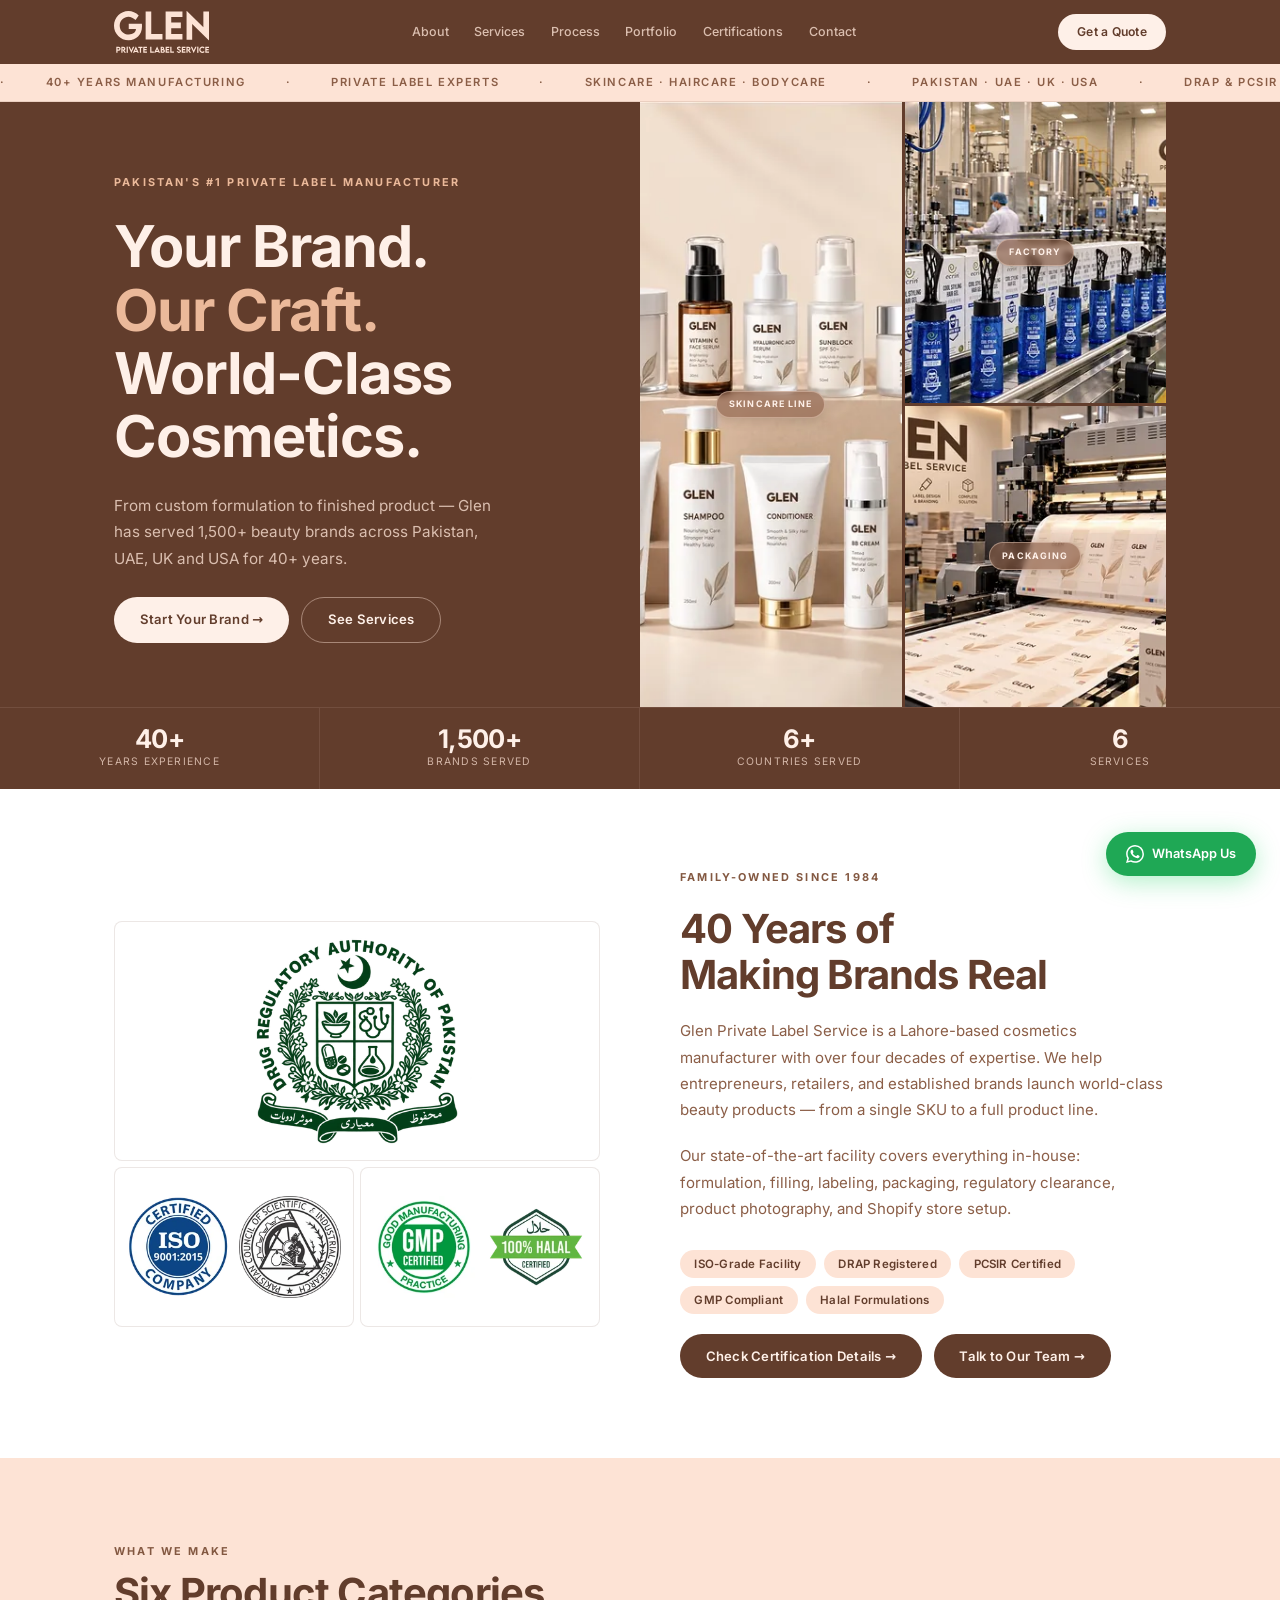
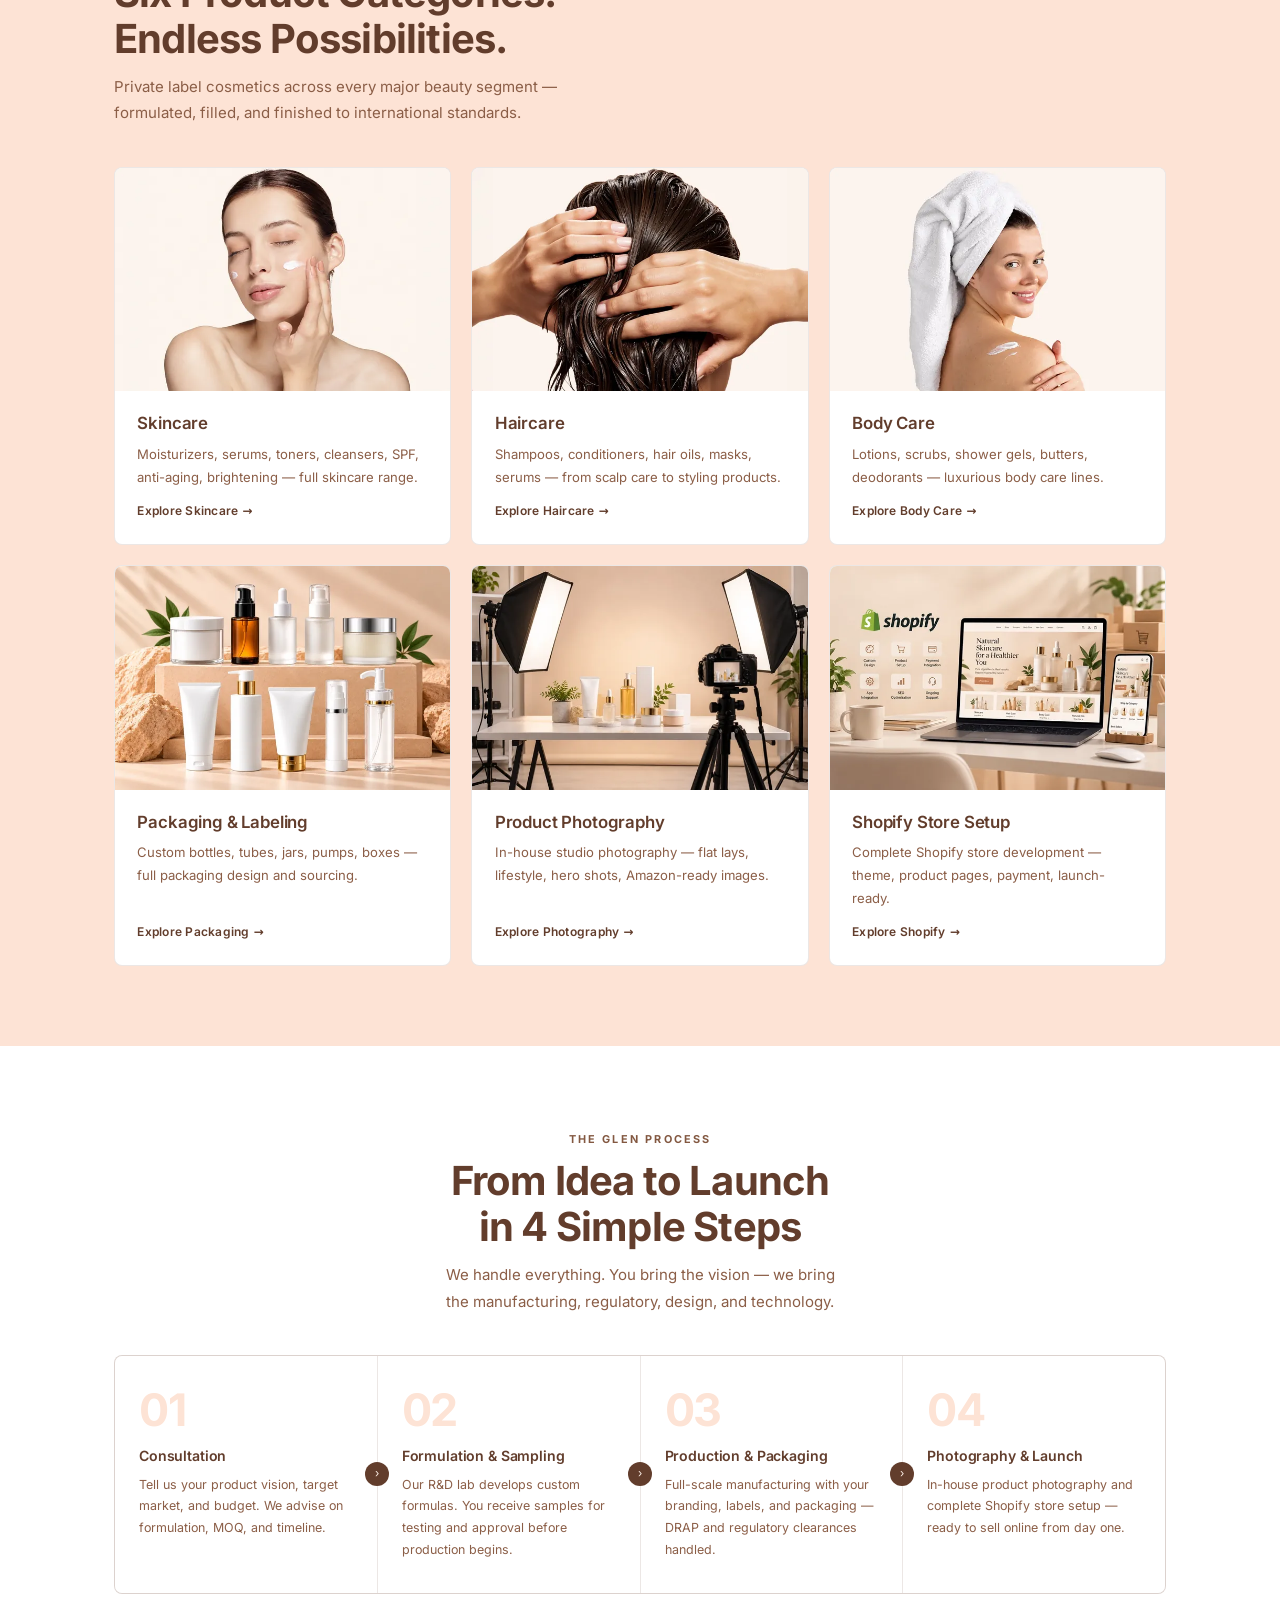
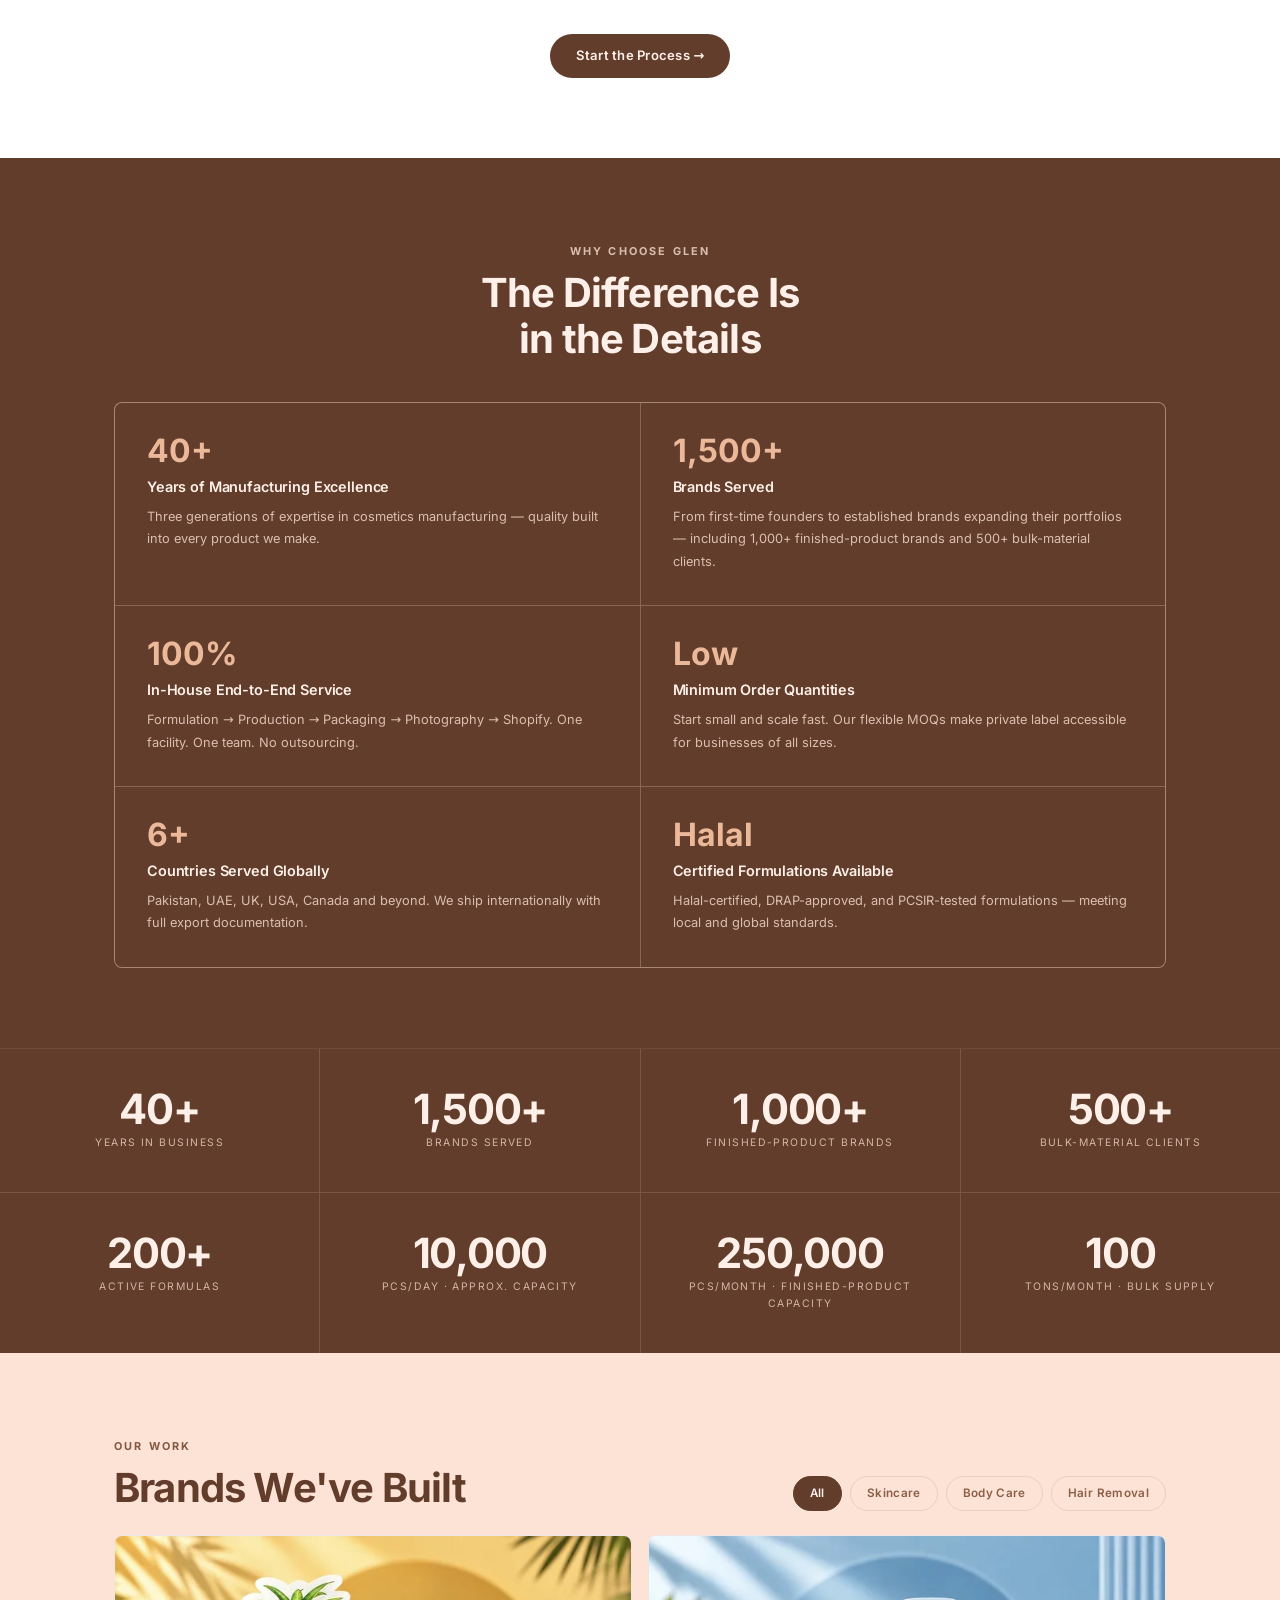
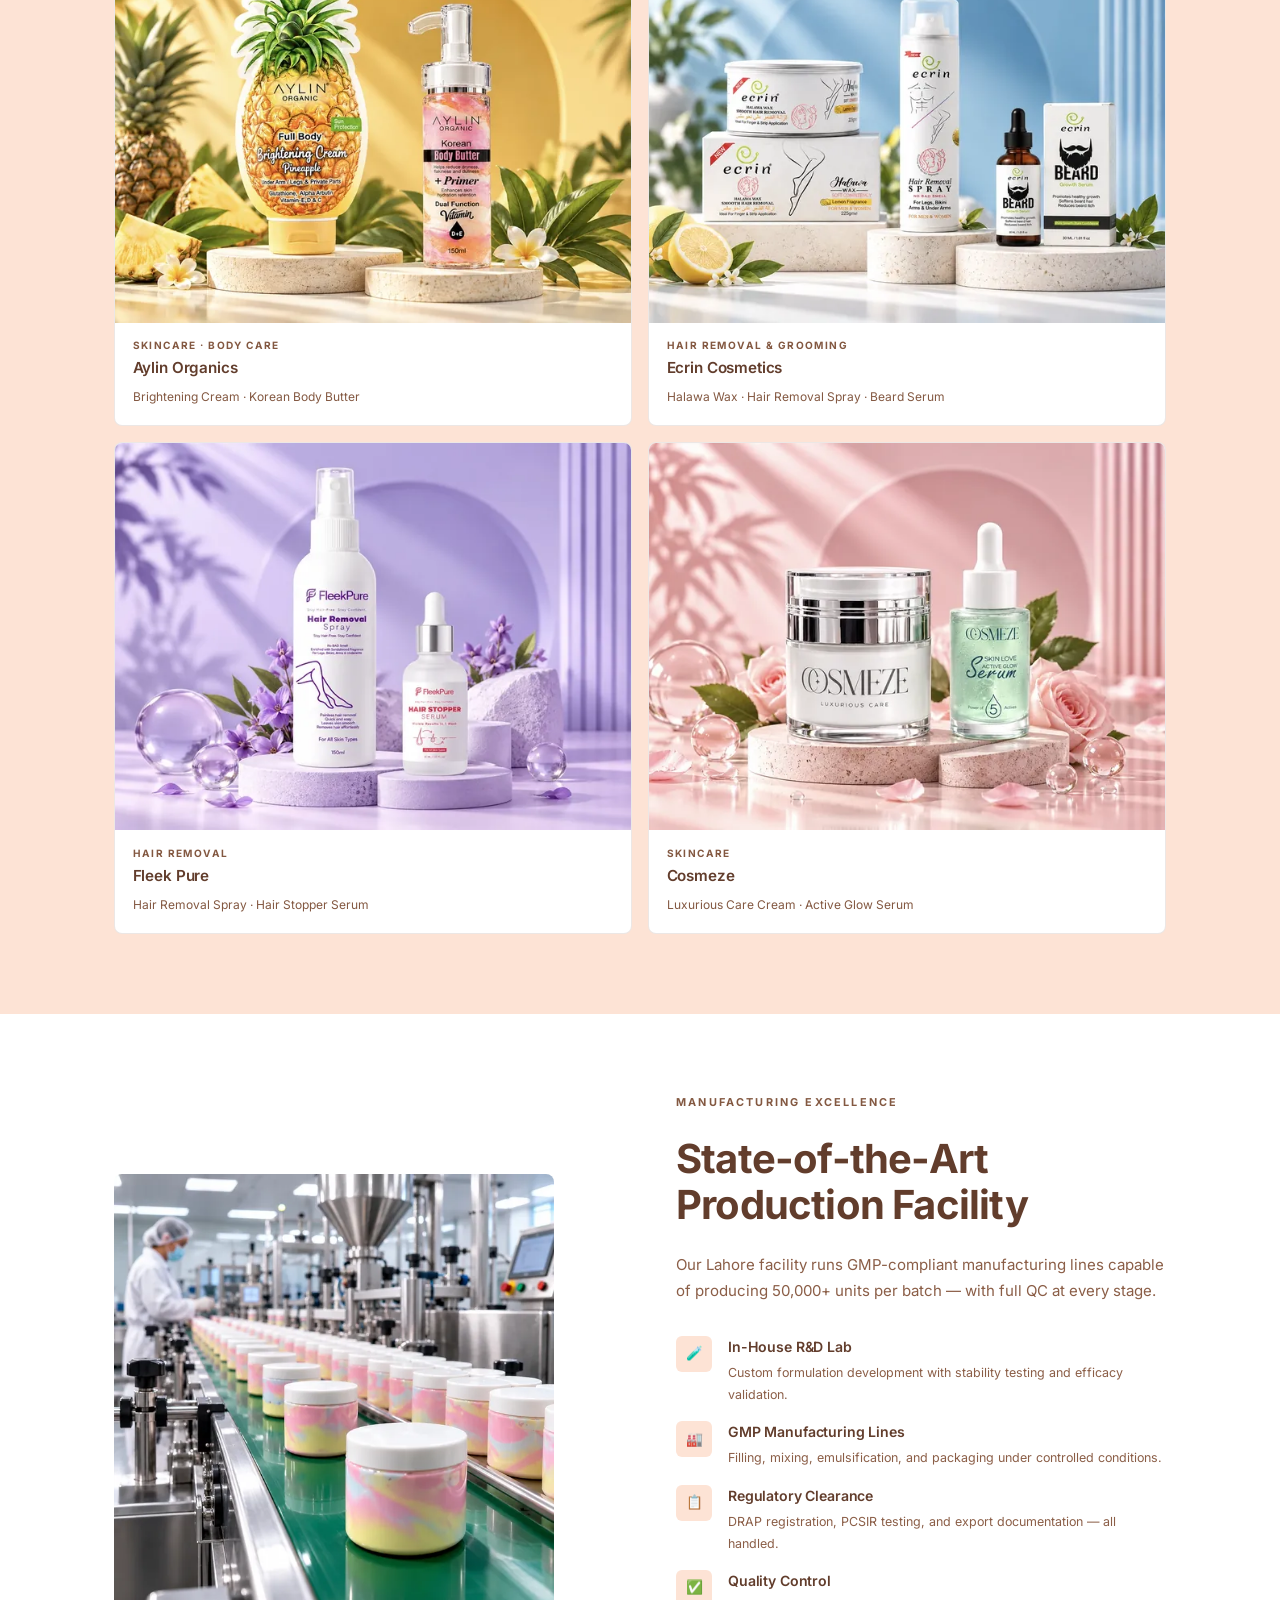
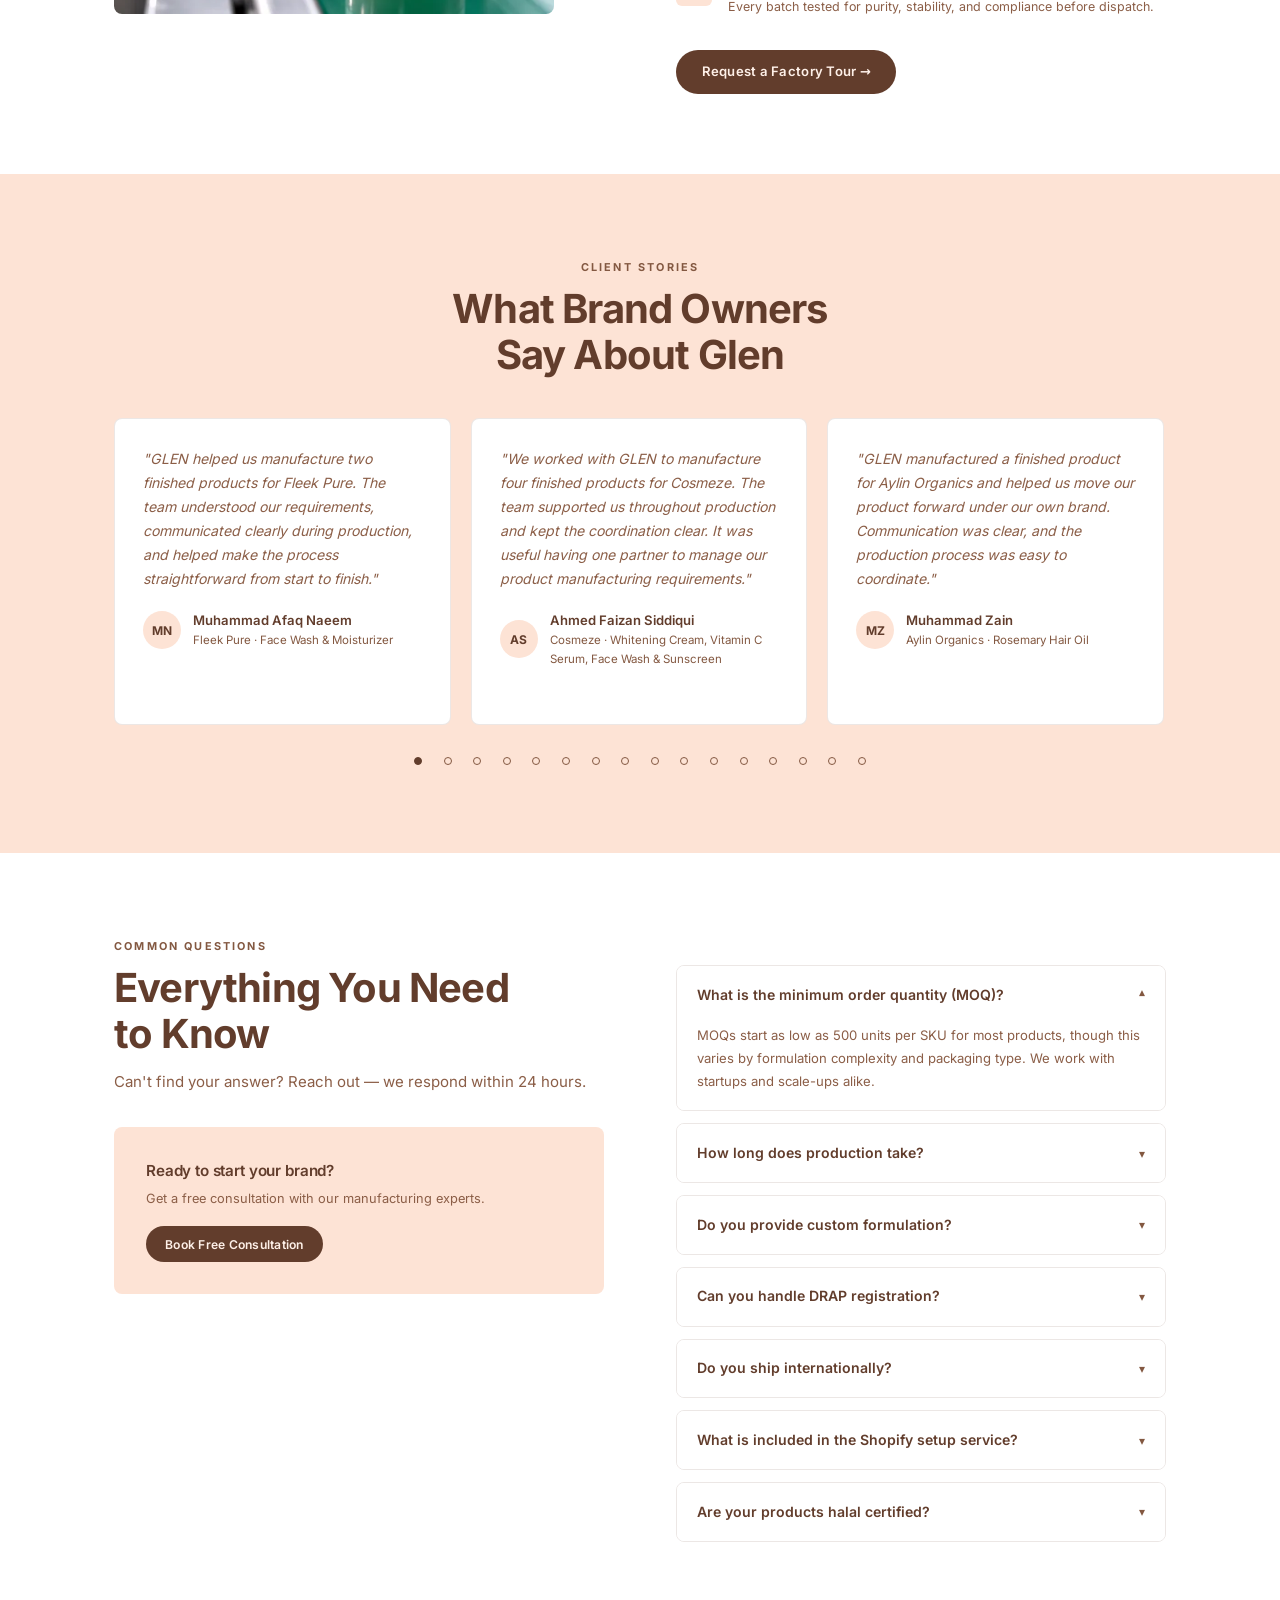
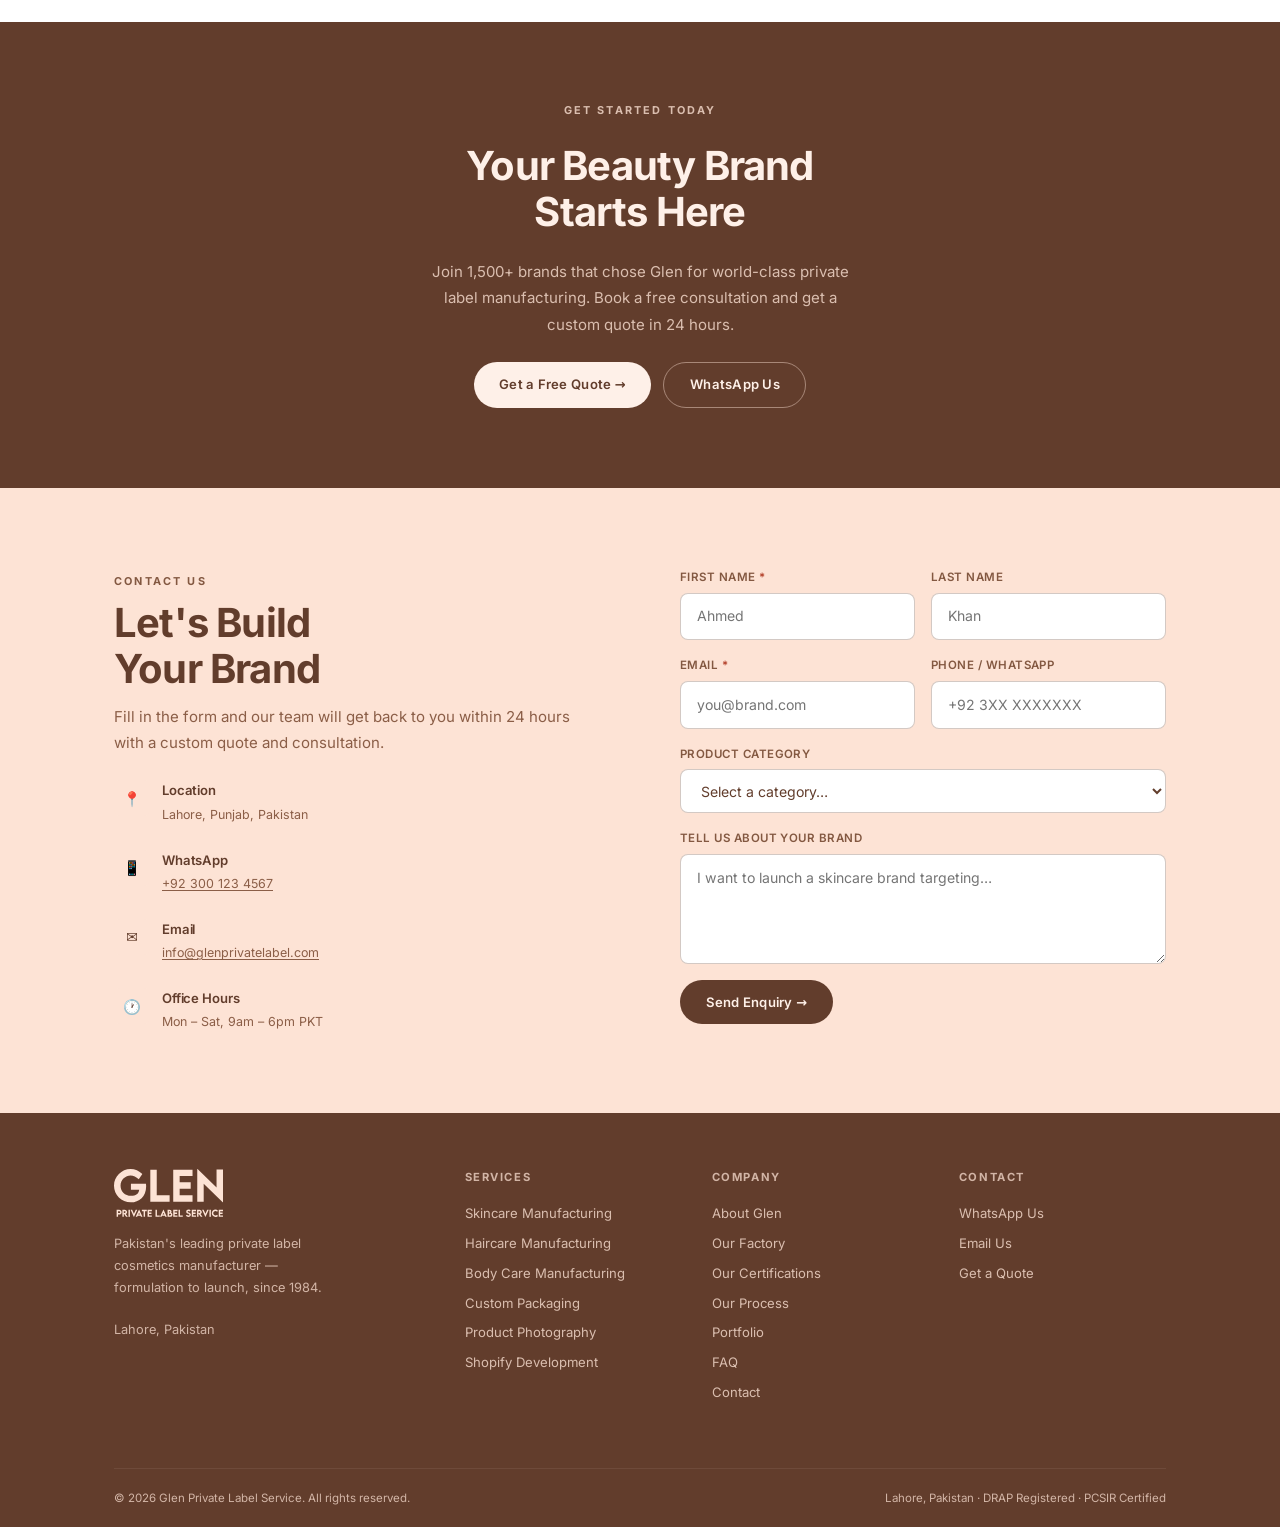
==== commit 74f0fe86: "Align haircare/body-care banners to full-bleed; packaging service card links to /packaging/" ====
--- a/index.html
+++ b/index.html
@@ -217,7 +217,7 @@
         <div class="card-body">
           <h3>Packaging &amp; Labeling</h3>
           <p>Custom bottles, tubes, jars, pumps, boxes — full packaging design and sourcing.</p>
-          <a class="card-link" href="#contact" data-category="Packaging &amp; Labeling">Explore Packaging</a>
+          <a class="card-link" href="packaging/">Explore Packaging</a>
         </div>
       </article>
       <article class="card rev" id="svc-photography">
--- a/assets/css/style.css
+++ b/assets/css/style.css
@@ -133,9 +133,10 @@
 .hv:hover::after{background:rgba(255,255,255,.14)}
 .hv:focus-visible{outline:3px solid var(--accent);outline-offset:-3px}
 .hv-fill{position:absolute;inset:0;z-index:1;display:flex;align-items:center;justify-content:center;padding:12px}
-/* Photo tiles (6 Nov): the chip is always visible at rest so labels stay readable on photos;
-   hover/focus lifts it and reveals the arrow. The whole tile remains the link. */
-.hv-chip{display:inline-flex;align-items:center;padding:.5rem 1rem;border:1px solid rgba(253,227,213,.3);border-radius:50px;background:var(--brown);color:var(--bg2);font-size:.62rem;font-weight:700;letter-spacing:.14em;text-transform:uppercase;white-space:nowrap;box-shadow:0 4px 16px rgba(62,37,25,.25);transition:transform .25s,background .25s,border-color .25s,box-shadow .25s}
+/* Photo tiles (6 Nov; smaller + lighter chips per client, 16 Nov): the chip is always
+   visible at rest so labels stay readable on photos; hover/focus darkens and lifts it.
+   Lighter look: translucent brown lets the photo show through (with a slight blur). */
+.hv-chip{display:inline-flex;align-items:center;padding:.35rem .75rem;border:1px solid rgba(253,227,213,.4);border-radius:50px;background:rgba(139,94,71,.62);backdrop-filter:blur(3px);-webkit-backdrop-filter:blur(3px);color:var(--bg2);font-size:.56rem;font-weight:700;letter-spacing:.12em;text-transform:uppercase;white-space:nowrap;box-shadow:0 3px 12px rgba(62,37,25,.18);transition:transform .25s,background .25s,border-color .25s,box-shadow .25s}
 .hv-chip>span{display:inline-block;max-width:0;opacity:0;overflow:hidden;margin-left:0;transition:max-width .25s,opacity .25s,margin .25s}
 .hv:hover .hv-chip,.hv:focus-visible .hv-chip{background:#3D2519;transform:translateY(-2px)}
 .hv:hover .hv-chip>span,.hv:focus-visible .hv-chip>span{max-width:1.4em;opacity:1;margin-left:.4rem}
@@ -198,6 +199,10 @@
 .card-link{display:inline-flex;align-items:center;gap:.25rem;font-size:.75rem;font-weight:600;color:var(--brown);margin-top:auto;padding-top:.75rem;letter-spacing:.02em}
 .card-link::after{content:'→';transition:.2s}
 .card:hover .card-link::after,.card-link:hover::after{transform:translateX(3px)}
+/* Whole card clickable (client request, 16 Nov): the link's ::before stretches over the card
+   (::after is the arrow). Keyboard users still reach the real link. */
+.card{position:relative}
+.card-link::before{content:'';position:absolute;inset:0;z-index:1}
 @media(max-width:800px){.grid-3{grid-template-columns:1fr}}
 @media(min-width:561px) and (max-width:800px){.grid-3{grid-template-columns:1fr 1fr}}
 
@@ -454,6 +459,9 @@
 .prod-link:hover{color:var(--brown3)}
 .prod-link::after{content:'→';transition:transform .2s}
 .prod:hover .prod-link::after{transform:translateX(3px)}
+/* Whole product card clickable (client request, 16 Nov) — same stretch technique */
+.prod{position:relative}
+.prod-link::before{content:'';position:absolute;inset:0;z-index:1}
 @media(max-width:900px){.prod-grid{grid-template-columns:repeat(2,1fr);gap:16px}}
 @media(max-width:600px){
   .prod-grid{grid-template-columns:repeat(2,1fr);gap:12px}
@@ -464,3 +472,40 @@
   .prod-link{font-size:.7rem;padding-top:.6rem}
   .prod-ph span:first-child{font-size:1.5rem}
 }
+
+/* ─── CATEGORY PAGE v2 (mockup-matched, 17 Nov) ──────────────────────
+   Banner slot (reserved for the client's image) + icon category tiles that
+   filter the product grid + stacked explore buttons. */
+.banner-slot{width:100%;aspect-ratio:898/383;background:linear-gradient(160deg,#FEF0E8,#FDE3D5);display:flex;flex-direction:column;align-items:center;justify-content:center;gap:.45rem;color:var(--brown3)}
+.banner-slot span:first-child{font-size:1.6rem}
+.banner-slot span:last-child{font-size:.66rem;font-weight:800;letter-spacing:.14em;text-transform:uppercase}
+/* mockup-style section headings: centered text with flanking lines */
+.line-head{display:flex;align-items:center;justify-content:center;gap:1.1rem;font-size:clamp(1.6rem,3.4vw,2.4rem);font-weight:700;letter-spacing:-.01em;text-align:center}
+.line-head::before,.line-head::after{content:'';height:1.5px;background:var(--brown3);flex:0 0 clamp(40px,9vw,120px);opacity:.5}
+.range-head{font-size:clamp(2rem,4.2vw,3rem)}
+/* category tiles: temporary emoji icons until the client supplies the real ones */
+.cat-grid{display:flex;flex-wrap:wrap;justify-content:center;gap:14px;margin-top:2rem}
+.cat-tile{flex:0 0 calc(20% - 12px);display:flex;flex-direction:column;align-items:center;gap:.55rem;padding:1.1rem .6rem;background:var(--bg2);border:1.5px solid var(--line);border-radius:var(--r);font-size:.76rem;font-weight:600;color:var(--brown);transition:.2s;text-align:center}
+.cat-tile .cat-ico{font-size:1.5rem;line-height:1}
+.cat-tile:hover{border-color:var(--brown3);transform:translateY(-2px)}
+.cat-tile.on{background:var(--brown);border-color:var(--brown);color:var(--bg2)}
+.filter-hint{font-size:.72rem;color:var(--brown3);text-align:center;margin-top:.9rem}
+@media(max-width:800px){.cat-tile{flex:0 0 calc(31% - 10px)}}
+@media(max-width:480px){.cat-tile{flex:0 0 calc(46% - 8px);font-size:.7rem;padding:.9rem .5rem}}
+/* six-tile grids (body care): one row on desktop */
+.cat-grid.tiles-6 .cat-tile{flex:0 0 calc(16.66% - 12px);font-size:.72rem;padding:.9rem .5rem}
+@media(max-width:800px){.cat-grid.tiles-6 .cat-tile{flex:0 0 calc(31% - 10px)}}
+@media(max-width:480px){.cat-grid.tiles-6 .cat-tile{flex:0 0 calc(46% - 8px)}}
+/* explore section (Option 2): small centered heading + pill buttons in a row; stacked full-width on mobile */
+#products{padding-bottom:48px}
+.explore-sec{padding-block:48px 72px}
+.exp-head{display:block;text-align:center;font-size:1.15rem;font-weight:700;color:var(--brown);margin-bottom:1.5rem}
+.exp-stack{display:flex;flex-wrap:wrap;justify-content:center;gap:.75rem}
+.exp-btn{display:inline-flex;align-items:center;gap:.55rem;padding:.78rem 1.7rem;border-radius:50px;font-size:.85rem;font-weight:600;transition:.2s}
+.exp-btn .exp-ico{font-size:1rem}
+.exp-btn-dark{background:var(--brown);color:var(--bg2)}
+.exp-btn-dark:hover{background:#3D2519}
+.exp-btn-line{background:var(--white);border:1.5px solid var(--brown3);color:var(--brown)}
+.exp-btn-line:hover{background:var(--bg)}
+@media(max-width:700px){.exp-stack{flex-direction:column;align-items:stretch}.exp-btn{width:100%;justify-content:center}}
+.banner-slot img{width:100%;height:100%;object-fit:cover;display:block}
